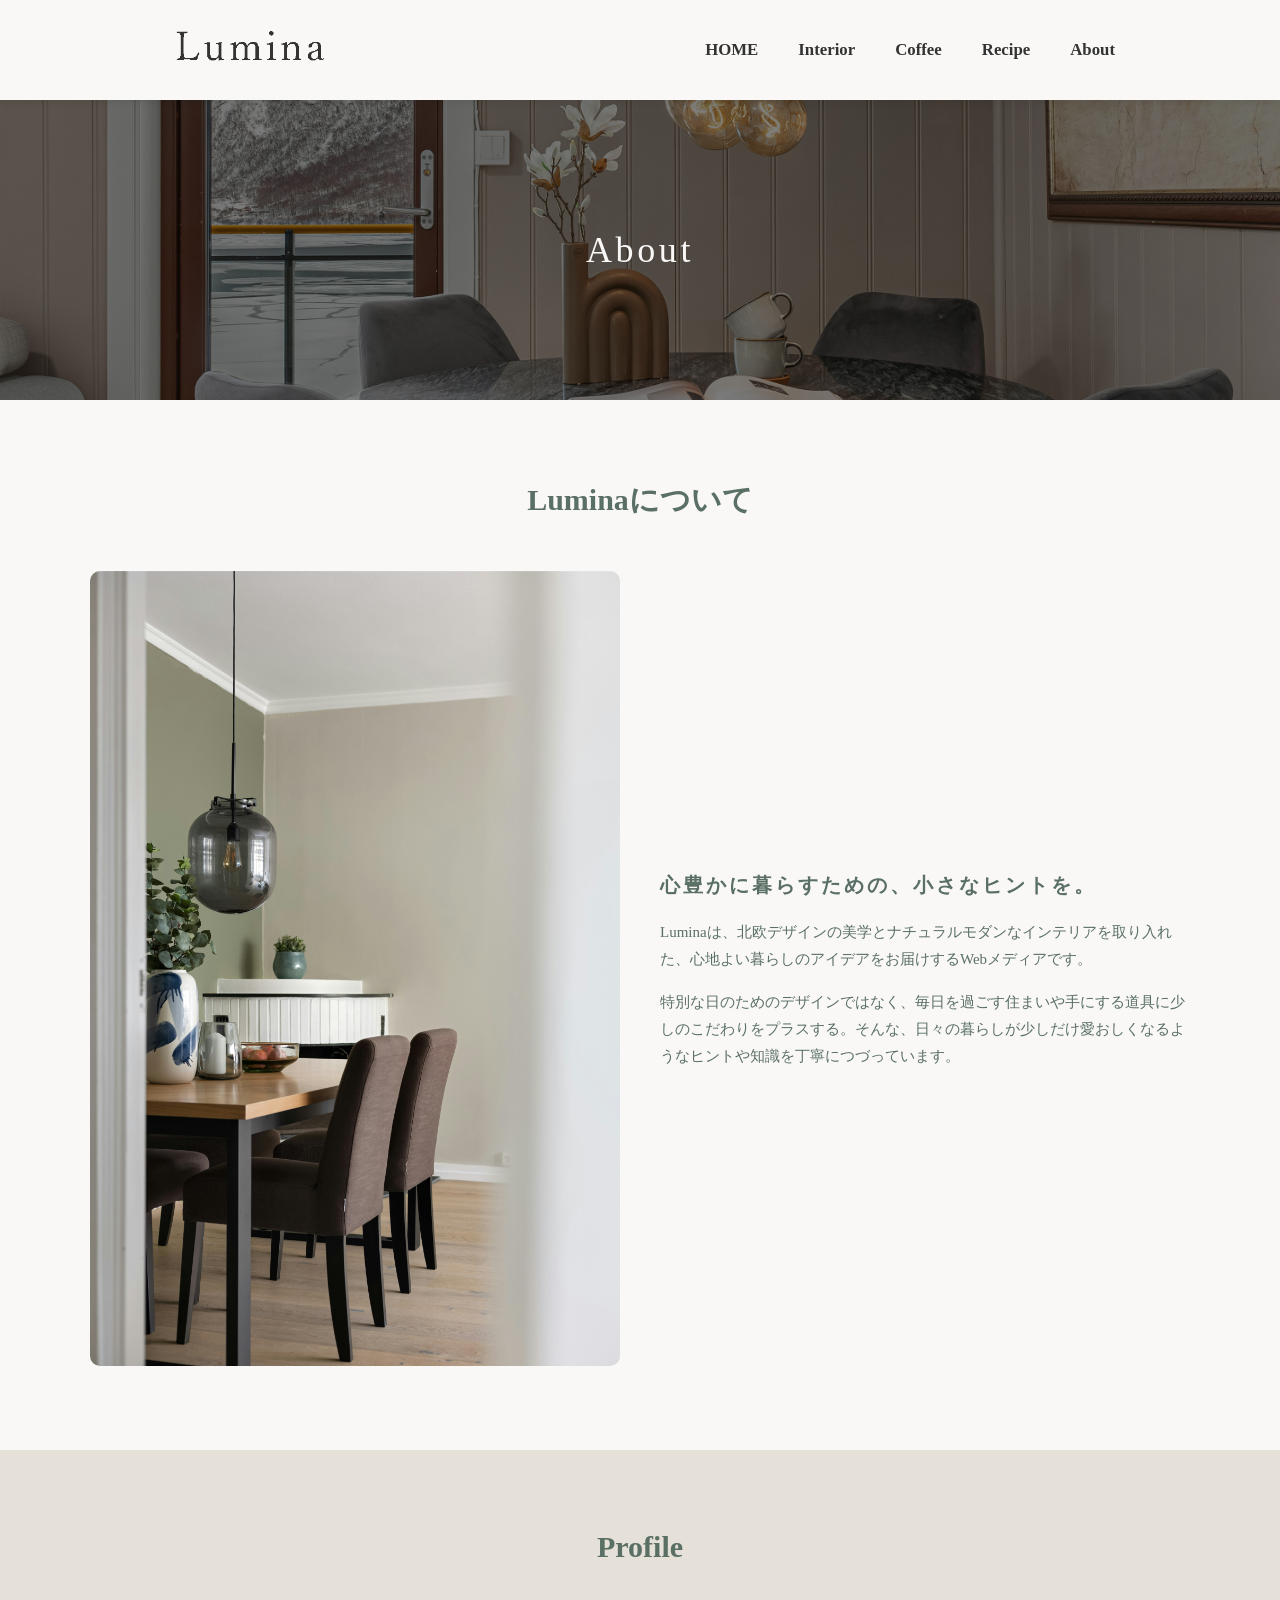
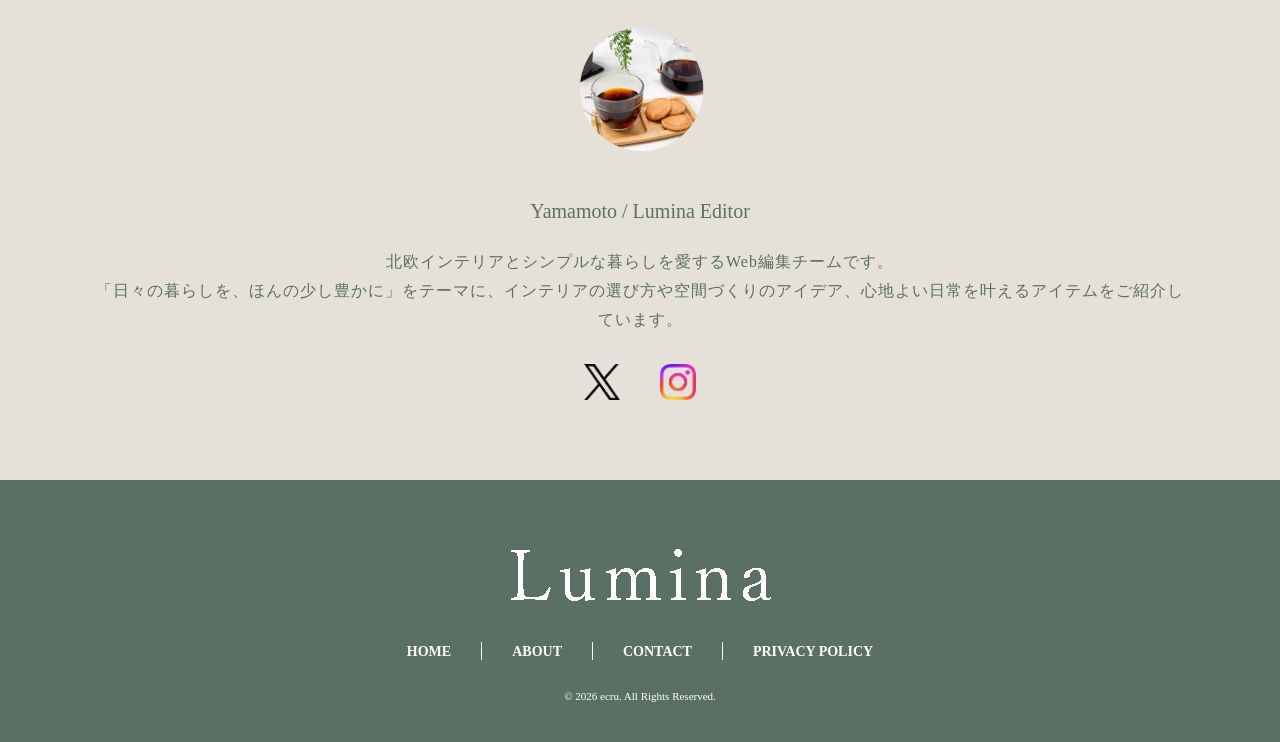
==== about.html @ a0809f23 "26th : ヘッダーリンク設定 ヘッダーメニューのボタンに対応した「記事一覧ページ」へリンクを設定した。また、自動でそのボタンのタグが選択されているようJSの追加。" ====
<!DOCTYPE html>
<html lang="ja">
<head>
    <meta charset="UTF-8">
    <meta name="viewport" content="width=device-width, initial-scale=1.0">
    <title>Lumina</title>
    <link rel="stylesheet" href="css/style.css">
</head>
<body>

    <!-- =========================================
        ヘッダー
    ========================================== -->
    <header class="header">
        <div class="header__inner">
            <div class="header__logo">
                <a href="index.html">
                    <img src="img/logo.png" alt="Luminaロゴ">
                </a>
            </div>
            <nav class="header__nav">
                <ul class="header__list">
                    <li class="header__item">
                        <a href="index.html">
                            HOME
                        </a>
                    </li>
                    <li class="header__item">
                        <a href="archive.html?category=interior">
                            Interior
                        </a>
                    </li>
                    <li class="header__item">
                        <a href="archive.html?category=coffee">
                            Coffee
                        </a>
                    </li>
                    <li class="header__item">
                        <a href="archive.html?category=recipe">
                            Recipe
                        </a>
                    </li>
                    <li class="header__item">
                        <a href="about.html">
                            About
                        </a>
                    </li>
                </ul>
            </nav>

            <button type="button" class="header__hamburger" aria-label="メニューを開く">
                <span></span>
                <span></span>
                <span></span>
            </button>
        </div>
    </header>

    <main>

        <!-- =========================================
            メインビジュアル
        ========================================== -->
        <section class="about-mv page-mv">
            <div class="page-mv__inner">
                <h1 class="page-mv__title">
                    About
                </h1>
            </div>
        </section>

        <!-- =========================================
            コンセプトセクション
        ========================================== -->
        <section class="about-concept">
            <div class="about-concept__inner">
                <h2 class="about-concept__title">
                    Luminaについて
                </h2>
                <div class="about-concept__content">
                    <div class="about-concept__imgbox">
                        <img src="img/about-concept.jpg" alt="北欧風インテリア">
                    </div>
                    <div class="about-concept__body">
                        <h3 class="about-concept__sub">
                            心豊かに暮らすための、小さなヒントを。
                        </h3>
                        <p class="about-concept__text">
                            Luminaは、北欧デザインの美学とナチュラルモダンなインテリアを取り入れた、心地よい暮らしのアイデアをお届けするWebメディアです。
                        </p>
                        <p class="about-concept__text">
                            特別な日のためのデザインではなく、毎日を過ごす住まいや手にする道具に少しのこだわりをプラスする。そんな、日々の暮らしが少しだけ愛おしくなるようなヒントや知識を丁寧につづっています。
                        </p>
                    </div>
                </div>
            </div>
        </section>

        <!-- =========================================
            プロフィールセクション
        ========================================== -->
        <section class="about-profile">
            <div class="about-profile__inner">
                <h2 class="about-profile__title">
                    Profile
                </h2>

                <div class="about-profile__icon">
                    <img src="img/profile.png" alt="プロフィール画像">
                </div>

                <p class="about-profile__name">
                    Yamamoto / Lumina Editor
                </p>

                <p class="about-profile__text">
                    北欧インテリアとシンプルな暮らしを愛するWeb編集チームです。<br>
                    「日々の暮らしを、ほんの少し豊かに」をテーマに、インテリアの選び方や空間づくりのアイデア、心地よい日常を叶えるアイテムをご紹介しています。
                </p>

                <div class="about-profile__logobox">
                    <a href="#" aria-label="X">
                        <img src="img/logo-black.png" alt="Xロゴ">
                    </a>
                    <a href="#" aria-label="Instagram">
                        <img src="img/Instagram_Glyph_Gradient.png" alt="インスタロゴ">
                    </a>
                </div>
            </div>
        </section>

    </main>

    <!-- =========================================
        フッター
    ========================================== -->
    <footer class="footer">
        <div class="footer-inner">
            <div class="footer-imgbox">
                <img src="img/logo2.png" alt="Luminaロゴ">
            </div>

            <nav class="footer-nav">
                <ul class="footer-list">
                    <li class="footer-item">
                        <a href="#">HOME</a>
                    </li>
                    <li class="footer-item">
                        <a href="about.html">
                            ABOUT
                        </a>
                    </li>
                    <li class="footer-item">
                        <a href="contact.html">
                            CONTACT
                        </a>
                    </li>
                    <li class="footer-item">
                        <a href="privacy.html">
                            PRIVACY POLICY
                        </a>
                    </li>
                </ul>
            </nav>

            <p class="footer-copyrights">
                &copy; 2026 ecru. All Rights Reserved.
            </p>

        </div>
    </footer>

    <script src="js/main.js"></script>

</body>
</html>
---- css/style.css ----
*{
    margin : 0;
    padding : 0;
    box-sizing : border-box;
}

html{
    scroll-behavior : smooth;
}

:target{
    scroll-margin-top : 100px;
}

body{
    color : #333333;
    font-family: "Times New Roman", "Yu Mincho", "遊明朝", "Hiragino Mincho ProN", serif;
}

ul{
    list-style : none;
}

a{
    text-decoration : none;
    color : inherit;
}

/* ==========================================
    共通パーツ : ヘッダー
========================================== */
.header{
    width : 100%;
    background-color : #f9f8f6;
    position : sticky;
    top : 0;
    left : 0;
    box-shadow : 0 2px 8px rgba(0,0,0,0.08);
    z-index : 100;
}

.header__inner{
    max-width : 1000px;
    height : 100px;
    display : flex;
    justify-content : space-between;
    align-items : center;
    gap : 30px;
    margin : 0 auto;
    padding : 0 20px;
}

.header__logo{
    padding-left : 15px;
}

.header__logo img{
    width : 150px;
    height : auto;
}

.header__list{
    display : flex;
    align-items : center;
    gap : 30px;
}

.header__item{
    display : block;
    font-size : 1.05rem;
    font-weight : bold;
    padding : 5px;
    border-radius : 5px;
    transition : all 0.3s ease;
}

.header__item:hover{
    background-color : #0a0a0a;
    color : #ffffff;
}

.header__hamburger{
    display : none;
}

@media(max-width : 768px){
    .header__hamburger{
        display : flex;
        flex-direction : column;
        justify-content : space-between;
        width : 30px;
        height : 22px;
        z-index : 101;
        border : none;
        cursor : pointer;
        background-color : transparent;
    }

    .header__hamburger span{
        width : 100%;
        height : 2px;
        background-color : #333333;
        border-radius : 2px;
        display : block;
        transition : all 0.3s ease;
    }

    .header__nav{
        position : fixed;
        top : 0;
        right : -100%;
        width : 100%;
        background-color : #f9f8f6;
        transition : all 0.3s ease;
    }

    .header__list{
        flex-direction : column;
    }

    .header__item{
        width : 100%;
        text-align : center;
    }

    .header__item a{
        display : block;
        padding : 10px;
    }

    .header__nav.is-open{
        right : 0;
    }

    .header__hamburger.is-open span:nth-child(1){
        transform : translateY(10px) rotate(45deg);
    }

    .header__hamburger.is-open span:nth-child(2){
        opacity : 0;
    }

    .header__hamburger.is-open span:nth-child(3){
        transform : translateY(-10px) rotate(-45deg);
    }
}

/* ==========================================
   共通パーツ：サイドバー
========================================== */
.sidebar {
    width: 300px;
    flex-shrink: 0;
}

.sidebar-widget {
    background-color: #FFFFFF;
    border-radius: 12px;
    padding: 30px 24px;
    margin-bottom: 30px;
}

.sidebar-widget__title {
    font-size: 16px;
    color: #5B7065;
    text-align: center;
    margin: 0 0 20px 0;
    letter-spacing: 0.1em;
}

/* ABOUT ME */
.sidebar-widget__profile {
    text-align: center;
}

.sidebar-widget__avatar {
    width: 90px;
    height: 90px;
    border-radius: 50%;
    object-fit: cover;
    margin-bottom: 12px;
}

.sidebar-widget__name {
    font-size: 14px;
    font-weight: bold;
    margin: 0 0 10px 0;
}

.sidebar-widget__text {
    font-size: 12px;
    color: #777777;
    text-align: left;
    line-height: 1.6;
    margin: 0;
}

/* CATEGORIES */
.sidebar-widget__list {
    list-style: none;
    padding: 0;
    margin: 0;
}

.sidebar-widget__item {
    border-bottom: 1px dotted #E5E0D8;
}

.sidebar-widget__item:last-child {
    border-bottom: none;
}

.sidebar-widget__link {
    display: block;
    padding: 10px 0;
    color: #333333;
    text-decoration: none;
    font-size: 13px;
    letter-spacing: 0.05em;
    transition: opacity 0.3s;
}

.sidebar-widget__link:hover {
    opacity: 0.7;
}

.sidebar-widget__count {
    font-size: 12px;
    color: #999999;
    margin-left: 4px;
}

/* ==========================================
   共通パーツ：フッター (footer)
========================================== */
.footer{
    width : 100%;
    background-color : #5b7065;
    padding : 40px 0;
}

.footer-inner{
    max-width : 1000px;
    margin : 0 auto;
    text-align : center;
}

.footer-imgbox{
    padding : 20px;
}

.footer-list{
    display : flex;
    justify-content : center;
    align-items : center;
    gap : 30px;
    padding : 0;
    margin : 0 0 30px 0;
}

.footer-item {
    border-right: 1px solid #ffffff;
    padding-right: 30px;
}

.footer-item:last-child {
    border-right: none;
    padding-right: 0;
}

.footer-item a{
    color : #ffffff;
    font-size : 14px;
    font-weight : bold;
    text-decoration : none;
}

.footer-item a:hover{
    opacity : 0.7;
}

.footer-copyrights {
    color: #FFFFFF; /* 文字色を白にする */
    font-size: 11px;
    text-align: center;
    margin-top: 20px;
}

@media (max-width: 768px) {
    .footer {
        padding: 30px 16px 20px; /* スマホ用に上下左右の余白を少し縮める */
    }

    .footer-list {
        flex-wrap: wrap;       /* 画面幅におさまらない時に自動で折り返す */
        gap: 12px 16px;        /* 上下の間隔 12px / 左右の間隔 16px */
        justify-content: center;
    }

  /* 縦に折り返した時に枠線が崩れるのを防ぐ設定 */
    .footer-item {
        border-right: none;    /* スマホでは右の縦線を消す */
        padding-right: 0;
    }
}

/* ==========================================
   下層共通パーツ：メインビジュアル (page-mv)
========================================== */
.page-mv{
    width : 100%;
    height : 300px;
    background-size : cover;
    background-position : center;
    background-repeat : no-repeat;

    /* 縦横の中央にタイトル文字を配置する設定 */
    display: flex;
    justify-content: center;
    align-items: center;
}

.page-mv__inner{
    text-align : center;
}

.page-mv__title{
    font-size : 36px;
    font-weight : normal;
    color : #f9f8f6;
    letter-spacing: 0.1em; /* 文字と文字の間隔を少し広げるとおしゃれになります */
}

/* ==========================================
    <TOP>メインビジュアル (mv)
========================================== */
/* メインビジュアルエリア全体 */
.top-mv {
    padding: 40px 20px;
    background-color: #a36b4f; /* デザインカンプに合わせた温かみのあるブラウン背景 */
}

.top-mv__inner {
    max-width: 1080px;
    margin: 0 auto;
    position: relative;
}

/* スライダー枠（重なりを制御するために追記） */
.top-mv__slider {
    width: 100%;
    position: relative; /* 子要素（スライド）の絶対配置の基準にする */
    height: auto; /* ★ GIMPデザインカンプに合わせ、必要であれば高さを明示的に指定してもOK。例: height: 500px; */
    min-height: 400px; /* 画像の高さを最低限確保 */
}

/* スライド単体（初期状態は透明にして重ねる） */
.top-mv__slide {
    display: flex; /* パッと消さないために常にflexにする */
    flex-direction: column;
    align-items: center;
    width: 100%;
  
    /* フェードの仕込み */
    position: absolute; /* すべてのスライドを同じ位置に重ねる */
    top: 0;
    left: 0;
    opacity: 0; /* 初期状態は透明（フェードアウト状態） */
    visibility: hidden; /* 透明でもクリックされないように隠す */
  
    /* ふんわり切り替わるアニメーション設定 */
    transition: opacity 1.0s ease-in-out, visibility 1.0s ease-in-out; /* 1秒かけて変化 */
    z-index: 1; /* 重なり順の初期値 */
}

/* is-active クラスがついたスライド（ふわっと出す） */
.top-mv__slide.is-active {
    opacity: 1; /* アクティブ時は不透明（フェードイン状態） */
    visibility: visible; /* アクティブ時は表示 */
    z-index: 2; /* アクティブなスライドを一番上にする */
    position: relative; /* 1枚目の高さを親要素に伝えるために、アクティブ時のみ relative にする（※スライドの構成によるが、今回はこれで親の高さを保つ） */
}

/* メイン画像（角丸の設定） */
.top-mv__media {
    width: 100%;
    max-width: 900px;
    height: 400px;
    border-radius: 20px; /* 画像の角丸 */
    overflow: hidden;
}

.top-mv__media img {
    width: 100%;
    height: 100%;
    object-fit: cover;
}

/* テキストコンテンツエリア */
.top-mv__content {
    text-align: center;
    margin-top: 24px;
    color: #ffffff;
}

/* カテゴリタグ */
.top-mv__category {
    display: inline-block;
    background-color: #5b7065; /* セージグリーン */
    color: #ffffff;
    font-size: 12px;
    padding: 4px 16px;
    border-radius: 4px;
    letter-spacing: 2px;
    margin-bottom: 12px;
}

/* 記事タイトル */
.top-mv__title {
    font-size: 22px;
    font-weight: normal;
    margin: 0 0 8px 0;
    letter-spacing: 1px;
}

/* 日付 */
.top-mv__date {
    font-size: 13px;
    opacity: 0.8;
    letter-spacing: 1px;
}

/* 左右矢印ボタン */
.top-mv__btn {
    position: absolute;
    top: 40%;
    transform: translateY(-50%);
    background: none;
    border: none;
    color: #ffffff;
    font-size: 32px;
    cursor: pointer;
    opacity: 0.8;
    transition: opacity 0.3s;
    z-index : 10;
}

.top-mv__btn:hover {
    opacity: 1;
}

.top-mv__btn--prev {
    left: 10px;
}

.top-mv__btn--next {
    right: 10px;
}

/* ドットインジケーター */
.top-mv__dots {
    display: flex;
    justify-content: center;
    gap: 12px;
    margin-top: 20px;
}

.top-mv__dot {
    width: 10px;
    height: 10px;
    border: 1px solid #ffffff;
    border-radius: 50%;
    display: inline-block;
}

.top-mv__dot.is-active {
    background-color: #ffffff;
}

/* ==========================================
    <TOP>メインコンテンツ (content)
========================================== */
.top-content__container {
    max-width: 1100px;
    margin: 60px auto;
    padding: 0 20px;
    display: flex;
    gap: 50px;
}

.top-content__main {
    flex: 1;
}

/* 記事カード（トップページ固有） */
.top-content__card {
    display: flex;
    gap: 24px;
    padding-bottom: 30px;
    margin-bottom: 30px;
    border-bottom: 1px solid #E5E0D8; /* カード間の区切り線 */
    transition: opacity 0.3s; /* マウスホバー時のふわっとした効果 */
}

.top-content__card:last-child {
    border-bottom: none;
}

.top-content__card:hover{
    opacity : 0.75;
}

/* サムネイル画像 */
.top-content__image-wrapper {
    width: 240px;
    flex-shrink: 0;
}

.top-content__image {
    width: 100%;
    height: auto;
    border-radius: 12px; /* 10-12pxの角丸 */
    object-fit: cover;
}

/* 本文エリア */
.top-content__body {
    flex: 1;
}

/* カテゴリタグ */
.top-content__category {
    display: inline-block;
    background-color: #5B7065; /* アクセントカラー */
    color: #FFFFFF;
    font-size: 11px;
    padding: 4px 10px;
    border-radius: 4px;
    letter-spacing: 0.05em;
    margin-bottom: 12px;
}

/* タイトル */
.top-content__title {
    font-size: 16px;
    font-weight: bold;
    margin: 0 0 10px 0;
    line-height: 1.5;
}

/* 抜粋テキスト */
.top-content__excerpt {
    font-size: 13px;
    color: #777777;
    margin: 0 0 12px 0;
    line-height: 1.6;
}

/* 日付 */
.top-content__date {
    font-size: 12px;
    color: #999999;
    display: block;
}

@media (max-width: 768px) {
  
    /* 2カラムを1カラム（縦並び）に変更 */
    .top-content__container {
        flex-direction: column; /* 縦並びにする */
        gap: 40px;
        padding: 0 16px;
        margin: 30px auto;
    }

    /* サイドバーの幅を100%にして下に伸ばす */
    .sidebar {
        width: 100%;
    }

    /* 記事カードもスマホ用に縦並びに（画像の上、テキストの下） */
    .top-content__card {
        flex-direction: column;
        gap: 16px;
    }

    .top-content__image-wrapper {
        width: 100%;
    }
}

/* ==========================================
    <ABOUT>メインビジュアル (mv)
========================================== */
.about-mv{
    background-image :
        linear-gradient(rgba(0,0,0,0.5),rgba(0,0,0,0.5)),url("../img/about-mv.jpg");
}

/* ==========================================
    <ABOUT>コンセプト (concept)
========================================== */
.about-concept{
    width : 100%;
    background-color : #f9f8f6;
    padding: 80px 20px; /* セクション全体の上下左右に余白を設定 */
}

.about-concept__inner{
    max-width : 1100px;
    margin : 0 auto;
}

.about-concept__title{
    text-align : center;
    font-size : 30px;
    font-weight : bold;
    color : #5b7065;
    margin-bottom : 50px;
}

.about-concept__content{
    display : flex;
    justify-content : center;
    align-items : center;
    gap : 40px;
}

.about-concept__imgbox{
    flex : 1;
}

.about-concept__imgbox img{
    width : 100%;
    height : auto;
    object-fit : cover;
    border-radius : 10px;
}

.about-concept__body{
    flex : 1;
}

.about-concept__sub{
    font-size : 20px;
    font-weight : bold;
    letter-spacing : 3px;
    color : #5b7065;
    padding-bottom : 20px;
    line-height : 1.4;
}

.about-concept__text{
    color : #5b7065;
    line-height : 1.8;
    font-size : 15px;
}

/* 2つの <p> タグの間の余白 */
.about-concept__text + .about-concept__text {
    margin-top: 16px;
}

@media screen and (max-width: 768px) {
    /* セクション全体の余白を少し小さく */
    .about-concept {
        padding: 50px 20px;
    }

    /* タイトルの下余白を調整 */
    .about-concept__title {
        font-size: 24px;
        margin-bottom: 30px;
    }

    /* 横並びから「縦並び（column）」に変更 */
    .about-concept__content {
        flex-direction: column;
        gap: 24px; /* 画像とテキストの縦の間隔 */
    }

    /* 画像のトリミング設定 */
    .about-concept__imgbox img {
        aspect-ratio: 4 / 3; /* 横4 : 縦3 の比率に固定（または 1/1 で正方形） */
        object-fit: cover;    /* 切り抜かれても画像を歪ませない設定 */
    }

    /* キャッチコピーの文字サイズをスマホ用に調整 */
    .about-concept__sub {
        font-size: 18px;
        margin-bottom: 16px;
    }

    /* 本文の文字サイズ調整 */
    .about-concept__text {
        font-size: 14px;
    }
}

/* ==========================================
    <ABOUT>プロフィール (profile)
========================================== */
.about-profile{
    width : 100%;
    background-color : #e5e0d8;
    padding : 80px 30px;
}

.about-profile__inner{
    max-width : 1100px;
    margin : 0 auto;
    text-align : center;
}

.about-profile__title{
    font-size : 30px;
    font-weight : bold;
    color : #5b7065;
    margin-bottom : 50px;
}

.about-profile__icon{
    width : 150px;
    height : 150px;
    border-radius : 50%;
    overflow : hidden;
    margin : 0 auto 20px;
}

.about-profile__icon img{
    width : 100%;
    height : 100%;
    object-fit : cover;
}

.about-profile__name{
    font-size : 1.25rem;
    color : #5b7065;
    line-height : 1.7;
    padding : 10px 0 20px;
}

.about-profile__text{
    color : #5b7065;
    font-size : 1rem;
    letter-spacing : 1px;
    line-height : 1.8;
}

.about-profile__logobox{
    display : flex;
    justify-content : center;
    align-items : center;
    gap : 40px;
    padding-top : 30px;
}

.about-profile__logobox a{
    display : inline-block;
    width : 36px;
    height : 36px;
    transition : opacity 0.5s;
}

.about-profile__logobox a:hover{
    opacity : 0.5;
}

.about-profile__logobox img{
    width : 100%;
    height : 100%;
    object-fit : contain;
}

@media screen and (max-width: 768px) {
    .about-profile {
        padding: 50px 20px;
    }
    .about-profile__title {
        font-size: 24px;
        margin-bottom: 30px;
    }
    .about-profile__icon {
        width: 120px;
        height: 120px;
    }
    .about-profile__text {
        font-size: 0.95rem;
        text-align: left; /* スマホでは文章を左揃えにすると自然で読みやすくなります */
    }
}

/* ==========================================
    <ARTICLE>記事ヘッダー (header)
========================================== */
.article-header{
    width : 100%;
    background-color : #f9f8f6;
    padding : 20px 50px;
}

.article-header__inner{
    max-width : 1100px;
    margin : 0 auto;
}

.article-header__titlebox{
    padding : 10px 0;
}

.article-header__tag{
    display : inline-block;
    font-size : 16px;
    letter-spacing : 2px;
    background-color : #5b7065;
    color : #ffffff;
    padding : 6px 18px;
    margin-bottom : 15px;
    border-radius : 5px;

    /* 英字をおしゃれなセリフ体に */
    font-family: serif;
}

.article-header__title{
    font-size : 28px;
    font-weight : bold;
    letter-spacing : 3px;
    line-height : 1.6;
    color : #333333;
    margin-bottom : 10px;
}

.article-header__date{
    display : block;
    font-size : 14px;
    letter-spacing : 2px;
    color : #666666;
    text-align : right;
    margin-bottom : 15px;
    font-family : serif;
}

.article-header__imgbox{
    width : 100%;
    overflow : hidden;
}

.article-header__imgbox img{
    width : 100%;
    height : auto;
    border-radius : 12px;
    display : block;
}

/* ==========================================
    <ARTICLE>記事本文 (maintext)
========================================== */
.article-maintext{
    width : 100%;
    background-color : #f9f8f6;
    padding : 20px 50px 80px;
}

.article-maintext__inner{
    max-width : 1100px;
    margin : 0 auto;
}

.article-maintext__lead{
    font-size : 1.1rem;
    line-height : 1.8;
    color : #333333;
    margin-bottom : 40px;
}

.article-maintext__contents{
    background-color : #e8e8e8;
    border-radius : 8px;
    padding : 24px 30px;

    /* スマホ視点も考慮して少し広めに */
    width : 80%;
    max-width : 700px;

    /* 下に余白を取る */
    margin : 0 auto 50px;
}

.article-maintext__title{
    font-size : 1.1rem;
    font-weight : bold;
    text-align : center;
    color : #333333;
    margin-bottom : 15px;
}

.article-maintext__item{
    letter-spacing : 2px;
    line-height : 2;
    margin-bottom : 8px;
}

.article-maintext__item a:hover {
    opacity: 0.7; /* マウスを載せたときに少し透けさせる */
}

.article-maintext__section{
    margin-top : 50px;
}

.article-maintext__sub {
    font-size: 1.5rem;
    font-weight: bold;
    letter-spacing: 2px;
    line-height: 1.5;
    color: #333333;
    margin-bottom: 20px;
}

.article-maintext__imgbox{
    width : 100%;
    margin : 25px 0;
}

.article-maintext__imgbox img{
    width : 100%;
    height : auto;
    border-radius : 16px;
    display : block;
}

.article-maintext__sentence{
    font-size : 1rem;
    line-height : 1.9;
    color : #333333;
    margin-bottom : 20px;
}

.article-maintext__quote{
    background-color : #f0eee9;
    border-radius : 8px;
    padding : 25px 30px;
    margin : 30px 0;
}

.article-maintext__quotetext{
    font-size : 0.95rem;
    line-height : 1.9;
    letter-spacing : 1px;
    color : #4a4a4a;
    margin-bottom : 15px;
}

.article-maintext__source{
    display : block;
    text-align : right;
    font-size : 0.85rem;
    color : #666666;

    /* citeのデフォルト斜体を解除 */
    font-style : normal;
}

@media screen and (max-width: 768px) {
    /* 全体のパディングを調整（左右の余白を狭くする） */
    .article-maintext {
        padding: 20px 20px 50px;
    }

    /* リード文の文字サイズ調整 */
    .article-maintext__lead {
        font-size: 1rem;
        margin-bottom: 30px;
    }

    /* 目次幅をスマホいっぱいに広げる */
    .article-maintext__contents {
        width: 100%;
        padding: 20px 15px;
        margin-bottom: 40px;
    }

    .article-maintext__item {
        font-size: 0.95rem; /* リスト文字をややコンパクトに */
        letter-spacing: 1px; /* 文字間隔をスマホ用に微調整 */
    }

    /* H2見出しのサイズと余白調整 */
    .article-maintext__sub {
        font-size: 1.25rem;
        margin-bottom: 15px;
    }

    .article-maintext__section {
        margin-top: 35px;
    }

    .article-maintext__quote{
        padding : 20px;
    }

    .article-maintext__quotetext{
        font-size : 0.9rem;
    }
}

/* ==========================================
    <ARTICLE>SNSシェアエリア (share)
========================================== */
.article-share{
    width : 100%;
    background-color : #f9f8f6;
}

.article-share__inner{
    max-width : 1100px;
    margin : 0 auto;
    padding : 50px 20px;
}

.article-share__title{
    text-align : center;
    font-size : 30px;
    padding-bottom : 30px;
    color : #5b7065;
    letter-spacing : 2px;
}

.article-share__btnbox{
    display : flex;
    justify-content : center;
    align-items : center;
    gap : 20px;
    flex-wrap : wrap;
    padding : 0;
}

.article-share__btn{
    display : flex;
    align-items : center;
    justify-content : center;
    width : 175px;
    gap : 10px;
    background-color : #e2dfd8;
    padding : 10px;
    border-radius : 10px;
    transition : all 0.3s ease;

    /* <button>のデフォ設定を修正 */
    border : none;
    color : #4a4a4a;
    font-family : inherit;
    text-decoration : none;
    cursor : pointer;
}

.article-share__btn:hover{
    transform : translateY(-5px);
    background-color : #5b7065;
    color : #ffffff;
}

.article-share__logo{
    width : 24px;
    height : 24px;
    object-fit : contain;
}

.article-share__text{
    display : inline-block;
    font-size : 16px;
}

@media screen and (max-width: 768px) {
    .article-share__btnbox {
        display: grid;
        grid-template-columns: repeat(2, 1fr); /* 2列均等割り */
        gap: 12px;
    }

    .article-share__btn {
        width: 100%;           /* 画面幅に合わせて伸縮 */
    }
}

/* ==========================================
    <ARTICLE>著者プロフィール (profile)
========================================== */
.article-profile{
    width : 100%;
    background-color : #f9f8f6;
}

.article-profile__inner{
    max-width : 1100px;
    margin : 0 auto;
    padding : 60px 20px;

}

.article-profile__title{
    text-align : center;
    font-size : 30px;
    padding-bottom : 30px;
    color : #5b7065;
    letter-spacing : 2px;
}

.article-profile__card{
    background-color : #ffffff;
    border : 2px solid #dcd9d2;
    border-radius : 16px;
    text-align : center;
    margin : 0 auto;
    padding : 30px 20px;
    max-width : 800px;
    width : 100%;
}

.article-profile__img{
    width : 80px;
    height : 80px;
    border-radius : 50%;
    overflow : hidden;
    margin : 0 auto 15px;
}

.article-profile__img img{
    width : 100%;
    height : 100%;
    object-fit : cover;
    display : block;
}

.article-profile__job{
    font-size : 14px;
    color : #7a7a7a;
    letter-spacing : 2px;
    margin-bottom : 20px;
}

.article-profile__text{
    font-size : 15px;
    color : #4a4a4a;
    letter-spacing : 1px;
    line-height : 1.8;
    max-width : 650px;
    margin : 0 auto;
    text-align : left;
}

@media screen and (max-width : 768px){
    .article-profile__inner{
        padding : 40px 15px;
    }

    .article-profile__card{
        padding : 25px 15px;
    }

    .article-profile__text{
        font-size : 14px;
    }
}

/* ==========================================
    <ARTICLE>関連記事 (recommend)
========================================== */
.article-recommend{
    width : 100%;
    background-color : #f9f8f6;
}

.article-recommend__inner{
    max-width : 1100px;
    margin : 0 auto;
    padding : 60px 20px;
}

.article-recommend__title{
    text-align : center;
    font-size : 30px;
    padding-bottom : 30px;
    color : #5b7065;
    letter-spacing : 2px;
}

.article-recommend__box{
    display : flex;
    justify-content : center;

    /* カードの高さをそろえる */
    align-items : stretch;

    gap : 30px;
}

.article-recommend__card{
    background-color : #ffffff;
    border-radius : 16px;
    width : 33.333%;
}

.article-recommend__card a{
    display : block;
    width : 100%;
    height : 100%;
    padding : 20px;
}

.article-recommend__img{
    width : 100%;
    height : 180px;
    border-radius : 16px;
    overflow : hidden;
}

.article-recommend__img img{
    width : 100%;
    height : 100%;
    object-fit : cover;
}

.article-recommend__contents{
    margin-top : 15px;
}

.article-recommend__tag{
    display : inline-block;
    font-size : 10px;
    letter-spacing : 2px;
    color : #ffffff;
    background-color : #5b7065;
    padding : 4px 8px;
    margin-bottom : 10px;
    border-radius : 5px;
}

.article-recommend__sub{
    font-size : 15px;
    letter-spacing : 1px;
    line-height : 1.6;
    margin-bottom : 15px;
    color : #4a4a4a;
}

.article-recommend__time{
    display : block;
    text-align : right;
    font-size : 10px;
    letter-spacing : 1px;
    color : #8a8a8a;
}

@media screen and (max-width : 768px){
    .article-recommend__box{
        flex-direction : column;
        gap : 20px;
    }

    .article-recommend__card{
        width : 100%;
    }
}

/* ==========================================
    <ARCHIVE>ページタイトル (title)
========================================== */
.archive-title{
    width : 100%;
    background-color : #f9f8f6;
}

.archive-title__inner{
    max-width : 1100px;
    margin : 0 auto;
    padding : 60px 20px;
    text-align : center;
}

.archive-title__main{
    font-size : 32px;
    letter-spacing : 5px;
    margin-bottom : 15px;
    color : #5b7065;
}

.archive-title__sub{
    font-size : 15px;
    letter-spacing : 2px;
    color : #666666;
}

/* ==========================================
    <ARCHIVE>カテゴリフィルター (category)
========================================== */
.archive-category{
    width : 100%;
    background-color : #f9f8f6;
}

.archive-category__inner{
    max-width : 1100px;
    margin : 0 auto;
    text-align : center;
    padding : 0 20px 40px;
}

.archive-category__list{
    display : flex;
    justify-content : center;
    align-items : center;
}

.archive-category__item{
    font-size : 20px;
    letter-spacing : 3px;
    line-height : 1.2;

    /* 縦線と文字の長さを揃える */
    display : flex;
    align-items : center;
}

.archive-category__item a{
    color : #999999;
    padding : 5px 25px;
    transition : all 0.3s ease;
    display : inline-block;
    position : relative;
}

.archive-category__item a:hover {
    color: #5b7065;
}

/* ホバー時に下線を引く */
.archive-category__item a:hover::after {
    content : "";
    position : absolute;
    bottom : -6px;            /* 文字からの距離 */
    left : 25px;              /* パディングの幅に合わせる */
    right : 25px;
    height : 1.5px;           /* 下線の太さ */
    background-color : #5b7065; /* くすみグリーンの下線 */
}

.archive-category__item.is-active a{
    font-weight : bold;
    font-size : 25px;
    color : #5b7065;
}

.archive-category__item:not(:last-child)::after {
    content: "|";
    color: #dddddd;
    font-weight: normal;
    font-size : 18px;
}

/* ==========================================
    <ARTICLE>記事一覧 (cagalog)
========================================== */
.archive-catalog{
    width : 100%;
    background-color :#f9f8f6;
}

.archive-catalog__inner{
    max-width : 1100px;
    padding : 60px 20px;
    margin : 0 auto;
}

.archive-catalog__cardbox{
    display : grid;
    grid-template-columns : repeat(2,1fr);
    gap : 40px;
}

.archive-catalog__card{
    background-color : #ffffff;
    box-shadow : 5px 10px 20px rgba(0,0,0,0.06);
    transition : all 0.5s ease;
}

.archive-catalog__card:hover{
    transform : translateY(-10px);
}

.archive-catalog__link{
    display : block;
    width : 100%;
    height : 100%;
    padding : 30px;
}

.archive-catalog__img{
    width : 100%;
    height : 300px;
    margin-bottom : 20px;
}

.archive-catalog__img img{
    width : 100%;
    height : 100%;
    object-fit : cover;
    border-radius : 5px;
}

.archive-catalog__tag{
    display : inline-block;
    color : #ffffff;
    background-color : #5b7065;
    padding : 5px;
    margin-bottom : 5px;
    border-radius : 3px;
}

.archive-catalog__title{
    font-size : 20px;
    color : #666666;
    letter-spacing : 2px;
    margin-bottom : 5px;
}

.archive-catalog__time{
    font-size : 15px;
    color : #666666;
    letter-spacing : 2px;
}

@media screen and (max-width : 768px){
    .archive-catalog__cardbox{
        grid-template-columns : repeat(1fr);
    }
}

/* ==========================================
    <CONTACT>ページヘッダー (pageheader)
========================================== */
.contact-pageheader{
    width : 100%;
    background-color : #f9f8f6;
}

.contact-pageheader__inner{
    max-width : 1100px;
    text-align : center;
    margin : 0 auto;
    padding : 60px 20px;
}

.contact-pageheader__title{
    color : #5b7065;
    font-size : 32px;
    letter-spacing : 5px;
    margin-bottom : 30px;
}

.contact-pageheader__sub{
    color : #333333;
    font-size : 15px;
    letter-spacing : 2px;
}

/* ==========================================
    <CONTACT>お問い合わせフォーム (form)
========================================== */
.contact-form{
    width : 100%;
    background-color : #f9f8f6;
}

.contact-form__inner{
    max-width : 800px;
    padding : 60px 20px;
    text-align : left;
    margin : 0 auto;
}

.contact-form__item{
    display : flex;
    justify-content : flex-start;
    align-items : center;
    gap : 30px;
    margin-bottom : 30px;
}

.contact-form__label{
    font-size : 18px;
    font-weight : bold;
    flex-shrink : 0;
    width : 200px;
    display: flex;
    justify-content: space-between;
    align-items: center;
}

.contact-form__tag{
    display : inline-block;
    padding : 2px 5px;
    background-color : #e74c3c;
    color : #ffffff;
    font-size : 0.75rem;
    border-radius : 5px;
}

.contact-form__tag_optional{
    background-color : #999999;
}

.contact-form__input{
    flex-grow : 1;
}

.contact-form__input input[type=text],
.contact-form__input input[type=email],
.contact-form__input select,
.contact-form__input textarea{
    width : 100%;
    padding : 12px 16px;
    border : 1px solid #cccccc;
    border-radius : 5px;
}

.contact-form__btnbox{
    margin-top : 50px;
    text-align : center;
}

.contact-form__btn{
    display : inline-block;
    padding : 20px 30px;
    border : none;
    border-radius : 50px;
    font-size : 20px;
    font-weight : bold;
    background-color : #5b7065;
    color : #ffffff;
}

@media screen and (max-width : 768px){
    .contact-form__item{
        flex-direction : column;
        align-items : flex-start;
        gap : 5px;
    }
    .contact-form__label{
        width : 100%;
        display : block;
    }

    .contact-form__input{
        width : 100%;
    }

    .contact-form__btnbox{
        text-align : center;
    }
}

/* ==========================================
    <PRIVACY>ページヘッダー (pageheader)
========================================== */
.privacy-pageheader{
    width : 100%;
    background-color : #f9f8f6;
}

.privacy-pageheader__inner{
    max-width : 1100px;
    text-align : center;
    margin : 0 auto;
    padding : 60px 20px;
}

.privacy-pageheader__title{
    color : #5b7065;
    font-size : 32px;
    letter-spacing : 5px;
    margin-bottom : 30px;
}

.privacy-pageheader__sub{
    color : #333333;
    font-size : 15px;
    letter-spacing : 2px;
}

/* ==========================================
    <PRIVACY>本文 (main)
========================================== */
.privacy-main{
    width : 100%;
    background-color : #f9f8f6; /* 共通のサンドベージュ背景 */
    padding : 20px 20px 80px;
}

.privacy-main__inner{
    max-width : 800px;
    margin : 0 auto;
    padding:  60px 50px;
    border-radius : 8px;
}

.privacy-main__section {
    margin-bottom : 40px;
}

.privacy-main__section:last-child {
    margin-bottom : 0;
}

.privacy-main__heading {
    font-size : 20px;
    color : #5b7065; /* くすみグリーン */
    font-weight : bold;
    border-bottom : 1px solid #e5e5e5;
    padding-bottom : 10px;
    margin-bottom : 20px;
    letter-spacing : 0.05em;
}

.privacy-main__text {
    font-size : 15px;
    color : #333333; /* スミ文字 */
    line-height : 2.2; /* 行間を広めにとって読みやすく */
    letter-spacing : 0.03em;
}
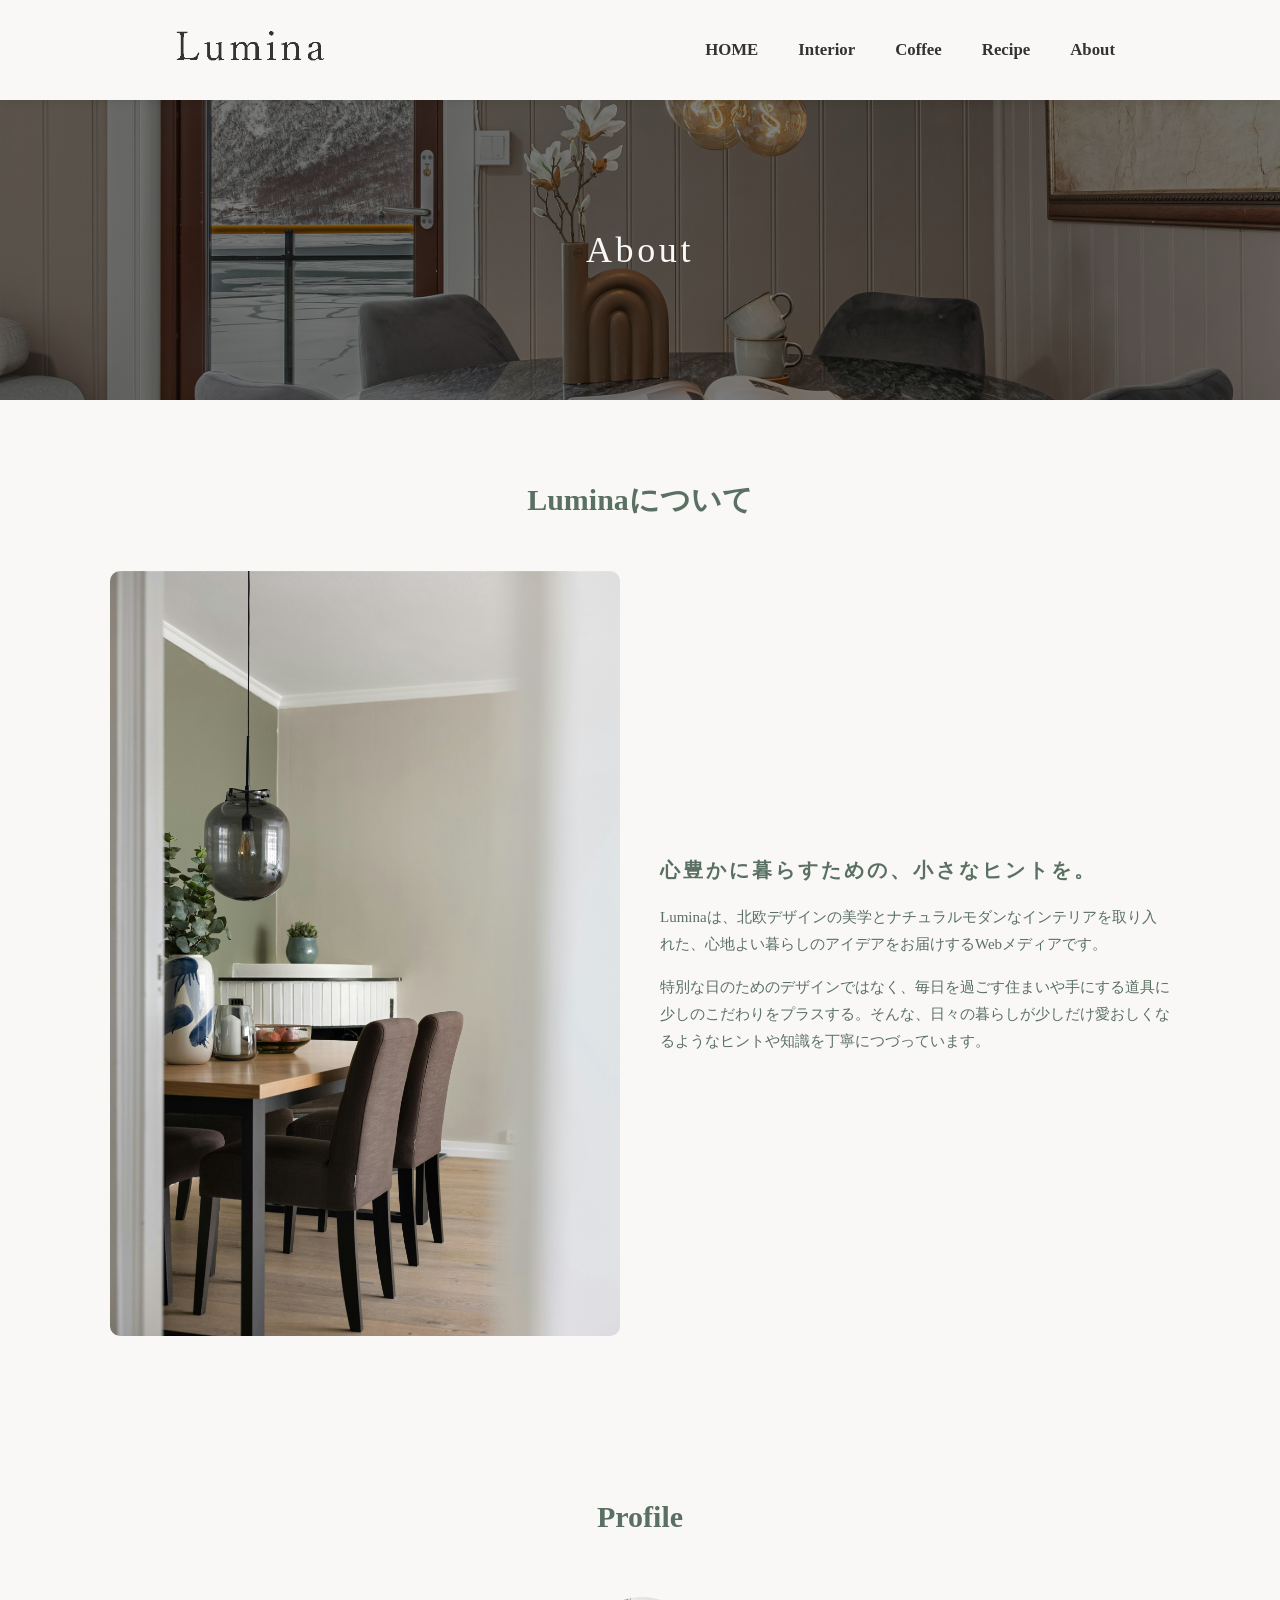
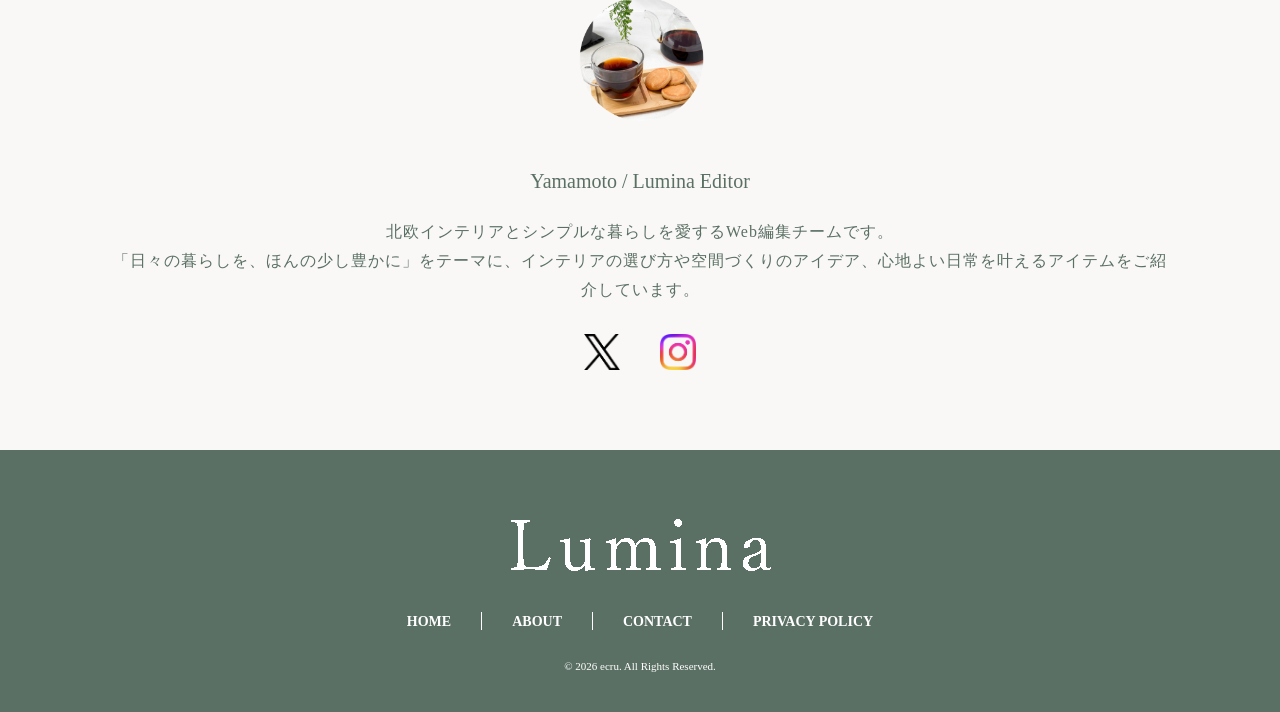
==== commit 2aa4f9c8: "27th : CSSのまとめ 今までに作成したCSSよりまとめられる箇所をまとめた。(タイトル・サブタイトル・セクションタイトル・本文・カードの形・ホバー時の動き)" ====
--- a/about.html
+++ b/about.html
@@ -72,9 +72,9 @@
         <!-- =========================================
             コンセプトセクション
         ========================================== -->
-        <section class="about-concept">
-            <div class="about-concept__inner">
-                <h2 class="about-concept__title">
+        <section class="about-concept l-section">
+            <div class="about-concept__inner l-inner">
+                <h2 class="about-concept__title c-sectiontitle">
                     Luminaについて
                 </h2>
                 <div class="about-concept__content">
@@ -85,10 +85,10 @@
                         <h3 class="about-concept__sub">
                             心豊かに暮らすための、小さなヒントを。
                         </h3>
-                        <p class="about-concept__text">
+                        <p class="about-concept__text c-text">
                             Luminaは、北欧デザインの美学とナチュラルモダンなインテリアを取り入れた、心地よい暮らしのアイデアをお届けするWebメディアです。
                         </p>
-                        <p class="about-concept__text">
+                        <p class="about-concept__text c-text">
                             特別な日のためのデザインではなく、毎日を過ごす住まいや手にする道具に少しのこだわりをプラスする。そんな、日々の暮らしが少しだけ愛おしくなるようなヒントや知識を丁寧につづっています。
                         </p>
                     </div>
@@ -99,9 +99,9 @@
         <!-- =========================================
             プロフィールセクション
         ========================================== -->
-        <section class="about-profile">
-            <div class="about-profile__inner">
-                <h2 class="about-profile__title">
+        <section class="about-profile l-section">
+            <div class="about-profile__inner l-inner">
+                <h2 class="about-profile__title c-sectiontitle">
                     Profile
                 </h2>
 
@@ -119,10 +119,10 @@
                 </p>
 
                 <div class="about-profile__logobox">
-                    <a href="#" aria-label="X">
+                    <a href="#" aria-label="X" class="u-fade">
                         <img src="img/logo-black.png" alt="Xロゴ">
                     </a>
-                    <a href="#" aria-label="Instagram">
+                    <a href="#" aria-label="Instagram" class="u-fade">
                         <img src="img/Instagram_Glyph_Gradient.png" alt="インスタロゴ">
                     </a>
                 </div>
--- a/css/style.css
+++ b/css/style.css
@@ -305,6 +305,110 @@
 }
 
 /* ==========================================
+   共通パーツ：外箱
+========================================== */
+.l-section{
+    width : 100%;
+    background-color : #f9f8f6;
+}
+
+/* ==========================================
+   共通パーツ：内箱
+========================================== */
+.l-inner{
+    max-width : 1100px;
+    margin-right : auto;
+    margin-left : auto;
+
+    padding-right : 20px;
+    padding-left : 20px;
+}
+
+/* ==========================================
+   共通パーツ：タイトル
+========================================== */
+.c-title{
+    font-size : 32px;
+    color : #5b7065;
+    letter-spacing : 5px;
+    margin-bottom : 15px;
+}
+
+/* ==========================================
+   共通パーツ：セクションタイトル
+========================================== */
+.c-sectiontitle{
+    font-size : 30px;
+    font-weight : bold;
+    color : #5b7065;
+}
+
+/* ==========================================
+   共通パーツ：サブタイトル
+========================================== */
+.c-subtitle{
+    font-size: 1.5rem;
+    font-weight: bold;
+    letter-spacing: 0.05em;
+    line-height: 1.5;
+    color: #333333;
+    margin-bottom: 20px;
+}
+
+/* ==========================================
+   共通パーツ：テキスト
+========================================== */
+.c-text{
+    color : #333333;
+    line-height : 1.8;
+    font-size : 15px;
+}
+
+/* ==========================================
+   共通パーツ： カード
+========================================== */
+.c-card{
+    background-color : #ffffff;
+    box-shadow : 5px 10px 20px rgba(0,0,0,0.06);
+    transition : all 0.5s ease;
+}
+
+.c-card:hover{
+    transform : translateY(-10px);
+}
+
+.c-card a{
+    display : block;
+    width : 100%;
+    height : 100%;
+    padding : 20px;
+}
+
+.c-cardimg{
+    width : 100%;
+    border-radius : 16px;
+    overflow : hidden;
+    margin-bottom : 10px;
+}
+
+.c-cardimg img{
+    width : 100%;
+    height : 100%;
+    object-fit : cover;
+}
+
+/* ==========================================
+   共通パーツ：ホバー時に透明
+========================================== */
+.u-fade{
+    transition : opacity 0.3s ease;
+}
+
+.u-fade:hover{
+    opacity : 0.7;
+}
+
+/* ==========================================
    下層共通パーツ：メインビジュアル (page-mv)
 ========================================== */
 .page-mv{
@@ -341,8 +445,8 @@
 }
 
 .top-mv__inner {
-    max-width: 1080px;
-    margin: 0 auto;
+    margin-top : 0;
+    margin-bottom : 0;
     position: relative;
 }
 
@@ -480,10 +584,10 @@
 /* ==========================================
     <TOP>メインコンテンツ (content)
 ========================================== */
-.top-content__container {
+.top-content {
     max-width: 1100px;
-    margin: 60px auto;
-    padding: 0 20px;
+    margin: 0 auto;
+    padding: 60px 20px;
     display: flex;
     gap: 50px;
 }
@@ -499,15 +603,10 @@
     padding-bottom: 30px;
     margin-bottom: 30px;
     border-bottom: 1px solid #E5E0D8; /* カード間の区切り線 */
-    transition: opacity 0.3s; /* マウスホバー時のふわっとした効果 */
 }
 
 .top-content__card:last-child {
     border-bottom: none;
-}
-
-.top-content__card:hover{
-    opacity : 0.75;
 }
 
 /* サムネイル画像 */
@@ -601,21 +700,16 @@
     <ABOUT>コンセプト (concept)
 ========================================== */
 .about-concept{
-    width : 100%;
-    background-color : #f9f8f6;
     padding: 80px 20px; /* セクション全体の上下左右に余白を設定 */
 }
 
 .about-concept__inner{
-    max-width : 1100px;
-    margin : 0 auto;
+    margin-top : 0;
+    margin-bottom : 0;
 }
 
 .about-concept__title{
     text-align : center;
-    font-size : 30px;
-    font-weight : bold;
-    color : #5b7065;
     margin-bottom : 50px;
 }
 
@@ -701,21 +795,16 @@
     <ABOUT>プロフィール (profile)
 ========================================== */
 .about-profile{
-    width : 100%;
-    background-color : #e5e0d8;
     padding : 80px 30px;
 }
 
 .about-profile__inner{
-    max-width : 1100px;
-    margin : 0 auto;
+    margin-top : 0;
+    margin-bottom : 0;
     text-align : center;
 }
 
 .about-profile__title{
-    font-size : 30px;
-    font-weight : bold;
-    color : #5b7065;
     margin-bottom : 50px;
 }
 
@@ -759,11 +848,6 @@
     display : inline-block;
     width : 36px;
     height : 36px;
-    transition : opacity 0.5s;
-}
-
-.about-profile__logobox a:hover{
-    opacity : 0.5;
 }
 
 .about-profile__logobox img{
@@ -794,14 +878,12 @@
     <ARTICLE>記事ヘッダー (header)
 ========================================== */
 .article-header{
-    width : 100%;
-    background-color : #f9f8f6;
     padding : 20px 50px;
 }
 
 .article-header__inner{
-    max-width : 1100px;
-    margin : 0 auto;
+    margin-top : 0;
+    margin-bottom : 0;
 }
 
 .article-header__titlebox{
@@ -823,11 +905,8 @@
 }
 
 .article-header__title{
-    font-size : 28px;
-    font-weight : bold;
     letter-spacing : 3px;
     line-height : 1.6;
-    color : #333333;
     margin-bottom : 10px;
 }
 
@@ -857,14 +936,12 @@
     <ARTICLE>記事本文 (maintext)
 ========================================== */
 .article-maintext{
-    width : 100%;
-    background-color : #f9f8f6;
     padding : 20px 50px 80px;
 }
 
 .article-maintext__inner{
-    max-width : 1100px;
-    margin : 0 auto;
+    margin-top : 0;
+    margin-bottom : 0;
 }
 
 .article-maintext__lead{
@@ -901,21 +978,8 @@
     margin-bottom : 8px;
 }
 
-.article-maintext__item a:hover {
-    opacity: 0.7; /* マウスを載せたときに少し透けさせる */
-}
-
 .article-maintext__section{
     margin-top : 50px;
-}
-
-.article-maintext__sub {
-    font-size: 1.5rem;
-    font-weight: bold;
-    letter-spacing: 2px;
-    line-height: 1.5;
-    color: #333333;
-    margin-bottom: 20px;
 }
 
 .article-maintext__imgbox{
@@ -1008,22 +1072,16 @@
 /* ==========================================
     <ARTICLE>SNSシェアエリア (share)
 ========================================== */
-.article-share{
-    width : 100%;
-    background-color : #f9f8f6;
-}
-
 .article-share__inner{
-    max-width : 1100px;
-    margin : 0 auto;
-    padding : 50px 20px;
+    margin-top : 0;
+    margin-bottom : 0;
+    padding-top : 50px;
+    padding-bottom : 50px;
 }
 
 .article-share__title{
     text-align : center;
-    font-size : 30px;
     padding-bottom : 30px;
-    color : #5b7065;
     letter-spacing : 2px;
 }
 
@@ -1087,23 +1145,16 @@
 /* ==========================================
     <ARTICLE>著者プロフィール (profile)
 ========================================== */
-.article-profile{
-    width : 100%;
-    background-color : #f9f8f6;
-}
-
 .article-profile__inner{
-    max-width : 1100px;
-    margin : 0 auto;
-    padding : 60px 20px;
-
+    margin-top : 0;
+    margin-bottom : 0;
+    padding-top : 60px;
+    padding-bottom : 60px;
 }
 
 .article-profile__title{
     text-align : center;
-    font-size : 30px;
     padding-bottom : 30px;
-    color : #5b7065;
     letter-spacing : 2px;
 }
 
@@ -1167,22 +1218,16 @@
 /* ==========================================
     <ARTICLE>関連記事 (recommend)
 ========================================== */
-.article-recommend{
-    width : 100%;
-    background-color : #f9f8f6;
-}
-
 .article-recommend__inner{
-    max-width : 1100px;
-    margin : 0 auto;
-    padding : 60px 20px;
+    margin-top : 0;
+    margin-bottom : 0;
+    padding-top : 60px;
+    padding-bottom : 60px;
 }
 
 .article-recommend__title{
     text-align : center;
-    font-size : 30px;
     padding-bottom : 30px;
-    color : #5b7065;
     letter-spacing : 2px;
 }
 
@@ -1197,29 +1242,12 @@
 }
 
 .article-recommend__card{
-    background-color : #ffffff;
     border-radius : 16px;
     width : 33.333%;
 }
 
-.article-recommend__card a{
-    display : block;
-    width : 100%;
-    height : 100%;
-    padding : 20px;
-}
-
 .article-recommend__img{
-    width : 100%;
     height : 180px;
-    border-radius : 16px;
-    overflow : hidden;
-}
-
-.article-recommend__img img{
-    width : 100%;
-    height : 100%;
-    object-fit : cover;
 }
 
 .article-recommend__contents{
@@ -1267,23 +1295,12 @@
 /* ==========================================
     <ARCHIVE>ページタイトル (title)
 ========================================== */
-.archive-title{
-    width : 100%;
-    background-color : #f9f8f6;
-}
-
 .archive-title__inner{
-    max-width : 1100px;
-    margin : 0 auto;
-    padding : 60px 20px;
+    margin-top : 0;
+    margin-bottom : 0;
+    padding-top : 60px;
+    padding-bottom : 60px;
     text-align : center;
-}
-
-.archive-title__main{
-    font-size : 32px;
-    letter-spacing : 5px;
-    margin-bottom : 15px;
-    color : #5b7065;
 }
 
 .archive-title__sub{
@@ -1295,16 +1312,12 @@
 /* ==========================================
     <ARCHIVE>カテゴリフィルター (category)
 ========================================== */
-.archive-category{
-    width : 100%;
-    background-color : #f9f8f6;
-}
-
 .archive-category__inner{
-    max-width : 1100px;
-    margin : 0 auto;
+    margin-top : 0;
+    margin-bottom : 0;
+    padding-top : 60px;
+    padding-bottom : 40px;
     text-align : center;
-    padding : 0 20px 40px;
 }
 
 .archive-category__list{
@@ -1360,17 +1373,13 @@
 }
 
 /* ==========================================
-    <ARTICLE>記事一覧 (cagalog)
-========================================== */
-.archive-catalog{
-    width : 100%;
-    background-color :#f9f8f6;
-}
-
+    <ARCHIVE>記事一覧 (catalog)
+========================================== */
 .archive-catalog__inner{
-    max-width : 1100px;
-    padding : 60px 20px;
-    margin : 0 auto;
+    margin-top : 0;
+    margin-bottom : 0;
+    padding-top : 60px;
+    padding-bottom : 60px;
 }
 
 .archive-catalog__cardbox{
@@ -1379,33 +1388,11 @@
     gap : 40px;
 }
 
-.archive-catalog__card{
-    background-color : #ffffff;
-    box-shadow : 5px 10px 20px rgba(0,0,0,0.06);
-    transition : all 0.5s ease;
-}
-
-.archive-catalog__card:hover{
-    transform : translateY(-10px);
-}
-
-.archive-catalog__link{
-    display : block;
-    width : 100%;
-    height : 100%;
-    padding : 30px;
-}
-
 .archive-catalog__img{
-    width : 100%;
     height : 300px;
-    margin-bottom : 20px;
 }
 
 .archive-catalog__img img{
-    width : 100%;
-    height : 100%;
-    object-fit : cover;
     border-radius : 5px;
 }
 
@@ -1440,23 +1427,12 @@
 /* ==========================================
     <CONTACT>ページヘッダー (pageheader)
 ========================================== */
-.contact-pageheader{
-    width : 100%;
-    background-color : #f9f8f6;
-}
-
 .contact-pageheader__inner{
-    max-width : 1100px;
+    margin-top : 0;
+    margin-bottom : 0;
+    padding-top : 60px;
+    padding-bottom : 60px;
     text-align : center;
-    margin : 0 auto;
-    padding : 60px 20px;
-}
-
-.contact-pageheader__title{
-    color : #5b7065;
-    font-size : 32px;
-    letter-spacing : 5px;
-    margin-bottom : 30px;
 }
 
 .contact-pageheader__sub{
@@ -1468,16 +1444,12 @@
 /* ==========================================
     <CONTACT>お問い合わせフォーム (form)
 ========================================== */
-.contact-form{
-    width : 100%;
-    background-color : #f9f8f6;
-}
-
 .contact-form__inner{
-    max-width : 800px;
-    padding : 60px 20px;
+    margin-top : 0;
+    margin-bottom : 0;
+    padding-top : 60px;
+    padding-bottom : 60px;
     text-align : left;
-    margin : 0 auto;
 }
 
 .contact-form__item{
@@ -1564,23 +1536,12 @@
 /* ==========================================
     <PRIVACY>ページヘッダー (pageheader)
 ========================================== */
-.privacy-pageheader{
-    width : 100%;
-    background-color : #f9f8f6;
-}
-
 .privacy-pageheader__inner{
-    max-width : 1100px;
+    margin-top : 0;
+    margin-bottom : 0;
+    padding-top : 60px;
+    padding-bottom : 60px;
     text-align : center;
-    margin : 0 auto;
-    padding : 60px 20px;
-}
-
-.privacy-pageheader__title{
-    color : #5b7065;
-    font-size : 32px;
-    letter-spacing : 5px;
-    margin-bottom : 30px;
 }
 
 .privacy-pageheader__sub{
@@ -1593,15 +1554,14 @@
     <PRIVACY>本文 (main)
 ========================================== */
 .privacy-main{
-    width : 100%;
-    background-color : #f9f8f6; /* 共通のサンドベージュ背景 */
     padding : 20px 20px 80px;
 }
 
-.privacy-main__inner{
-    max-width : 800px;
-    margin : 0 auto;
-    padding:  60px 50px;
+.privacy-main__inner {
+    margin-top : 0;
+    margin-bottom : 0;
+    padding-top : 60px;
+    padding-bottom : 60px;
     border-radius : 8px;
 }
 
@@ -1614,18 +1574,10 @@
 }
 
 .privacy-main__heading {
-    font-size : 20px;
-    color : #5b7065; /* くすみグリーン */
-    font-weight : bold;
     border-bottom : 1px solid #e5e5e5;
     padding-bottom : 10px;
-    margin-bottom : 20px;
-    letter-spacing : 0.05em;
 }
 
 .privacy-main__text {
-    font-size : 15px;
-    color : #333333; /* スミ文字 */
-    line-height : 2.2; /* 行間を広めにとって読みやすく */
     letter-spacing : 0.03em;
 }
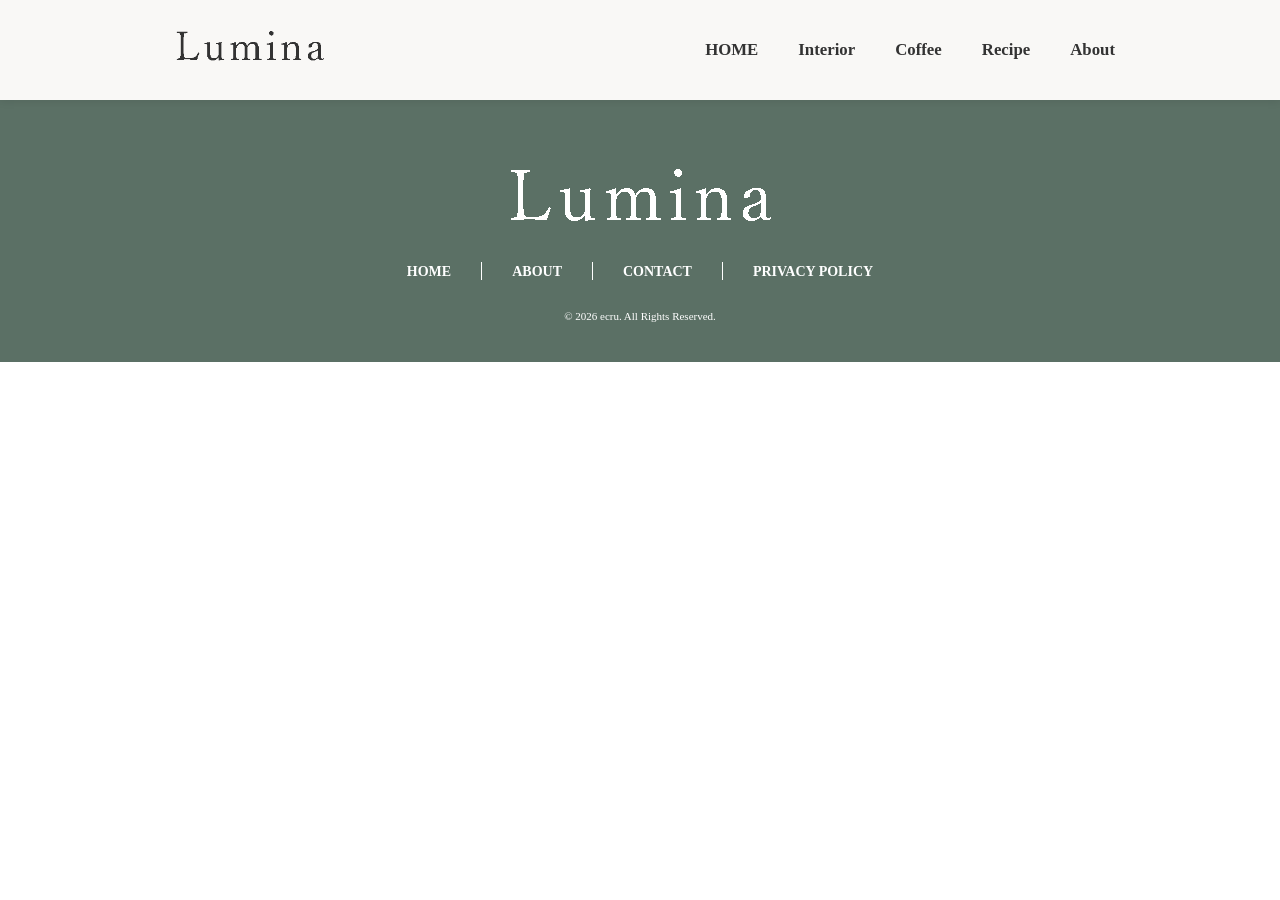
==== commit 569f2e59: "05th : ヘッダー・フッターの複製 (Aboutページ) TOPページで作ったヘッダー・フッターをAboutページにコピー。" ====
--- a/about.html
+++ b/about.html
@@ -26,17 +26,17 @@
                         </a>
                     </li>
                     <li class="header__item">
-                        <a href="archive.html?category=interior">
+                        <a href="interior.html">
                             Interior
                         </a>
                     </li>
                     <li class="header__item">
-                        <a href="archive.html?category=coffee">
+                        <a href="coffee.html">
                             Coffee
                         </a>
                     </li>
                     <li class="header__item">
-                        <a href="archive.html?category=recipe">
+                        <a href="recipe.html">
                             Recipe
                         </a>
                     </li>
@@ -55,81 +55,6 @@
             </button>
         </div>
     </header>
-
-    <main>
-
-        <!-- =========================================
-            メインビジュアル
-        ========================================== -->
-        <section class="about-mv page-mv">
-            <div class="page-mv__inner">
-                <h1 class="page-mv__title">
-                    About
-                </h1>
-            </div>
-        </section>
-
-        <!-- =========================================
-            コンセプトセクション
-        ========================================== -->
-        <section class="about-concept l-section">
-            <div class="about-concept__inner l-inner">
-                <h2 class="about-concept__title c-sectiontitle">
-                    Luminaについて
-                </h2>
-                <div class="about-concept__content">
-                    <div class="about-concept__imgbox">
-                        <img src="img/about-concept.jpg" alt="北欧風インテリア">
-                    </div>
-                    <div class="about-concept__body">
-                        <h3 class="about-concept__sub">
-                            心豊かに暮らすための、小さなヒントを。
-                        </h3>
-                        <p class="about-concept__text c-text">
-                            Luminaは、北欧デザインの美学とナチュラルモダンなインテリアを取り入れた、心地よい暮らしのアイデアをお届けするWebメディアです。
-                        </p>
-                        <p class="about-concept__text c-text">
-                            特別な日のためのデザインではなく、毎日を過ごす住まいや手にする道具に少しのこだわりをプラスする。そんな、日々の暮らしが少しだけ愛おしくなるようなヒントや知識を丁寧につづっています。
-                        </p>
-                    </div>
-                </div>
-            </div>
-        </section>
-
-        <!-- =========================================
-            プロフィールセクション
-        ========================================== -->
-        <section class="about-profile l-section">
-            <div class="about-profile__inner l-inner">
-                <h2 class="about-profile__title c-sectiontitle">
-                    Profile
-                </h2>
-
-                <div class="about-profile__icon">
-                    <img src="img/profile.png" alt="プロフィール画像">
-                </div>
-
-                <p class="about-profile__name">
-                    Yamamoto / Lumina Editor
-                </p>
-
-                <p class="about-profile__text">
-                    北欧インテリアとシンプルな暮らしを愛するWeb編集チームです。<br>
-                    「日々の暮らしを、ほんの少し豊かに」をテーマに、インテリアの選び方や空間づくりのアイデア、心地よい日常を叶えるアイテムをご紹介しています。
-                </p>
-
-                <div class="about-profile__logobox">
-                    <a href="#" aria-label="X" class="u-fade">
-                        <img src="img/logo-black.png" alt="Xロゴ">
-                    </a>
-                    <a href="#" aria-label="Instagram" class="u-fade">
-                        <img src="img/Instagram_Glyph_Gradient.png" alt="インスタロゴ">
-                    </a>
-                </div>
-            </div>
-        </section>
-
-    </main>
 
     <!-- =========================================
         フッター
--- a/css/style.css
+++ b/css/style.css
@@ -9,7 +9,7 @@
 }
 
 :target{
-    scroll-margin-top : 100px;
+    scroll-margin-top : 80px;
 }
 
 body{
@@ -305,137 +305,6 @@
 }
 
 /* ==========================================
-   共通パーツ：外箱
-========================================== */
-.l-section{
-    width : 100%;
-    background-color : #f9f8f6;
-}
-
-/* ==========================================
-   共通パーツ：内箱
-========================================== */
-.l-inner{
-    max-width : 1100px;
-    margin-right : auto;
-    margin-left : auto;
-
-    padding-right : 20px;
-    padding-left : 20px;
-}
-
-/* ==========================================
-   共通パーツ：タイトル
-========================================== */
-.c-title{
-    font-size : 32px;
-    color : #5b7065;
-    letter-spacing : 5px;
-    margin-bottom : 15px;
-}
-
-/* ==========================================
-   共通パーツ：セクションタイトル
-========================================== */
-.c-sectiontitle{
-    font-size : 30px;
-    font-weight : bold;
-    color : #5b7065;
-}
-
-/* ==========================================
-   共通パーツ：サブタイトル
-========================================== */
-.c-subtitle{
-    font-size: 1.5rem;
-    font-weight: bold;
-    letter-spacing: 0.05em;
-    line-height: 1.5;
-    color: #333333;
-    margin-bottom: 20px;
-}
-
-/* ==========================================
-   共通パーツ：テキスト
-========================================== */
-.c-text{
-    color : #333333;
-    line-height : 1.8;
-    font-size : 15px;
-}
-
-/* ==========================================
-   共通パーツ： カード
-========================================== */
-.c-card{
-    background-color : #ffffff;
-    box-shadow : 5px 10px 20px rgba(0,0,0,0.06);
-    transition : all 0.5s ease;
-}
-
-.c-card:hover{
-    transform : translateY(-10px);
-}
-
-.c-card a{
-    display : block;
-    width : 100%;
-    height : 100%;
-    padding : 20px;
-}
-
-.c-cardimg{
-    width : 100%;
-    border-radius : 16px;
-    overflow : hidden;
-    margin-bottom : 10px;
-}
-
-.c-cardimg img{
-    width : 100%;
-    height : 100%;
-    object-fit : cover;
-}
-
-/* ==========================================
-   共通パーツ：ホバー時に透明
-========================================== */
-.u-fade{
-    transition : opacity 0.3s ease;
-}
-
-.u-fade:hover{
-    opacity : 0.7;
-}
-
-/* ==========================================
-   下層共通パーツ：メインビジュアル (page-mv)
-========================================== */
-.page-mv{
-    width : 100%;
-    height : 300px;
-    background-size : cover;
-    background-position : center;
-    background-repeat : no-repeat;
-
-    /* 縦横の中央にタイトル文字を配置する設定 */
-    display: flex;
-    justify-content: center;
-    align-items: center;
-}
-
-.page-mv__inner{
-    text-align : center;
-}
-
-.page-mv__title{
-    font-size : 36px;
-    font-weight : normal;
-    color : #f9f8f6;
-    letter-spacing: 0.1em; /* 文字と文字の間隔を少し広げるとおしゃれになります */
-}
-
-/* ==========================================
     <TOP>メインビジュアル (mv)
 ========================================== */
 /* メインビジュアルエリア全体 */
@@ -445,8 +314,8 @@
 }
 
 .top-mv__inner {
-    margin-top : 0;
-    margin-bottom : 0;
+    max-width: 1080px;
+    margin: 0 auto;
     position: relative;
 }
 
@@ -584,10 +453,10 @@
 /* ==========================================
     <TOP>メインコンテンツ (content)
 ========================================== */
-.top-content {
+.top-content__container {
     max-width: 1100px;
-    margin: 0 auto;
-    padding: 60px 20px;
+    margin: 60px auto;
+    padding: 0 20px;
     display: flex;
     gap: 50px;
 }
@@ -603,10 +472,15 @@
     padding-bottom: 30px;
     margin-bottom: 30px;
     border-bottom: 1px solid #E5E0D8; /* カード間の区切り線 */
+    transition: opacity 0.3s; /* マウスホバー時のふわっとした効果 */
 }
 
 .top-content__card:last-child {
-    border-bottom: none;
+  border-bottom: none;
+}
+
+.top-content__card:hover{
+    opacity : 0.75;
 }
 
 /* サムネイル画像 */
@@ -686,898 +560,4 @@
     .top-content__image-wrapper {
         width: 100%;
     }
-}
-
-/* ==========================================
-    <ABOUT>メインビジュアル (mv)
-========================================== */
-.about-mv{
-    background-image :
-        linear-gradient(rgba(0,0,0,0.5),rgba(0,0,0,0.5)),url("../img/about-mv.jpg");
-}
-
-/* ==========================================
-    <ABOUT>コンセプト (concept)
-========================================== */
-.about-concept{
-    padding: 80px 20px; /* セクション全体の上下左右に余白を設定 */
-}
-
-.about-concept__inner{
-    margin-top : 0;
-    margin-bottom : 0;
-}
-
-.about-concept__title{
-    text-align : center;
-    margin-bottom : 50px;
-}
-
-.about-concept__content{
-    display : flex;
-    justify-content : center;
-    align-items : center;
-    gap : 40px;
-}
-
-.about-concept__imgbox{
-    flex : 1;
-}
-
-.about-concept__imgbox img{
-    width : 100%;
-    height : auto;
-    object-fit : cover;
-    border-radius : 10px;
-}
-
-.about-concept__body{
-    flex : 1;
-}
-
-.about-concept__sub{
-    font-size : 20px;
-    font-weight : bold;
-    letter-spacing : 3px;
-    color : #5b7065;
-    padding-bottom : 20px;
-    line-height : 1.4;
-}
-
-.about-concept__text{
-    color : #5b7065;
-    line-height : 1.8;
-    font-size : 15px;
-}
-
-/* 2つの <p> タグの間の余白 */
-.about-concept__text + .about-concept__text {
-    margin-top: 16px;
-}
-
-@media screen and (max-width: 768px) {
-    /* セクション全体の余白を少し小さく */
-    .about-concept {
-        padding: 50px 20px;
-    }
-
-    /* タイトルの下余白を調整 */
-    .about-concept__title {
-        font-size: 24px;
-        margin-bottom: 30px;
-    }
-
-    /* 横並びから「縦並び（column）」に変更 */
-    .about-concept__content {
-        flex-direction: column;
-        gap: 24px; /* 画像とテキストの縦の間隔 */
-    }
-
-    /* 画像のトリミング設定 */
-    .about-concept__imgbox img {
-        aspect-ratio: 4 / 3; /* 横4 : 縦3 の比率に固定（または 1/1 で正方形） */
-        object-fit: cover;    /* 切り抜かれても画像を歪ませない設定 */
-    }
-
-    /* キャッチコピーの文字サイズをスマホ用に調整 */
-    .about-concept__sub {
-        font-size: 18px;
-        margin-bottom: 16px;
-    }
-
-    /* 本文の文字サイズ調整 */
-    .about-concept__text {
-        font-size: 14px;
-    }
-}
-
-/* ==========================================
-    <ABOUT>プロフィール (profile)
-========================================== */
-.about-profile{
-    padding : 80px 30px;
-}
-
-.about-profile__inner{
-    margin-top : 0;
-    margin-bottom : 0;
-    text-align : center;
-}
-
-.about-profile__title{
-    margin-bottom : 50px;
-}
-
-.about-profile__icon{
-    width : 150px;
-    height : 150px;
-    border-radius : 50%;
-    overflow : hidden;
-    margin : 0 auto 20px;
-}
-
-.about-profile__icon img{
-    width : 100%;
-    height : 100%;
-    object-fit : cover;
-}
-
-.about-profile__name{
-    font-size : 1.25rem;
-    color : #5b7065;
-    line-height : 1.7;
-    padding : 10px 0 20px;
-}
-
-.about-profile__text{
-    color : #5b7065;
-    font-size : 1rem;
-    letter-spacing : 1px;
-    line-height : 1.8;
-}
-
-.about-profile__logobox{
-    display : flex;
-    justify-content : center;
-    align-items : center;
-    gap : 40px;
-    padding-top : 30px;
-}
-
-.about-profile__logobox a{
-    display : inline-block;
-    width : 36px;
-    height : 36px;
-}
-
-.about-profile__logobox img{
-    width : 100%;
-    height : 100%;
-    object-fit : contain;
-}
-
-@media screen and (max-width: 768px) {
-    .about-profile {
-        padding: 50px 20px;
-    }
-    .about-profile__title {
-        font-size: 24px;
-        margin-bottom: 30px;
-    }
-    .about-profile__icon {
-        width: 120px;
-        height: 120px;
-    }
-    .about-profile__text {
-        font-size: 0.95rem;
-        text-align: left; /* スマホでは文章を左揃えにすると自然で読みやすくなります */
-    }
-}
-
-/* ==========================================
-    <ARTICLE>記事ヘッダー (header)
-========================================== */
-.article-header{
-    padding : 20px 50px;
-}
-
-.article-header__inner{
-    margin-top : 0;
-    margin-bottom : 0;
-}
-
-.article-header__titlebox{
-    padding : 10px 0;
-}
-
-.article-header__tag{
-    display : inline-block;
-    font-size : 16px;
-    letter-spacing : 2px;
-    background-color : #5b7065;
-    color : #ffffff;
-    padding : 6px 18px;
-    margin-bottom : 15px;
-    border-radius : 5px;
-
-    /* 英字をおしゃれなセリフ体に */
-    font-family: serif;
-}
-
-.article-header__title{
-    letter-spacing : 3px;
-    line-height : 1.6;
-    margin-bottom : 10px;
-}
-
-.article-header__date{
-    display : block;
-    font-size : 14px;
-    letter-spacing : 2px;
-    color : #666666;
-    text-align : right;
-    margin-bottom : 15px;
-    font-family : serif;
-}
-
-.article-header__imgbox{
-    width : 100%;
-    overflow : hidden;
-}
-
-.article-header__imgbox img{
-    width : 100%;
-    height : auto;
-    border-radius : 12px;
-    display : block;
-}
-
-/* ==========================================
-    <ARTICLE>記事本文 (maintext)
-========================================== */
-.article-maintext{
-    padding : 20px 50px 80px;
-}
-
-.article-maintext__inner{
-    margin-top : 0;
-    margin-bottom : 0;
-}
-
-.article-maintext__lead{
-    font-size : 1.1rem;
-    line-height : 1.8;
-    color : #333333;
-    margin-bottom : 40px;
-}
-
-.article-maintext__contents{
-    background-color : #e8e8e8;
-    border-radius : 8px;
-    padding : 24px 30px;
-
-    /* スマホ視点も考慮して少し広めに */
-    width : 80%;
-    max-width : 700px;
-
-    /* 下に余白を取る */
-    margin : 0 auto 50px;
-}
-
-.article-maintext__title{
-    font-size : 1.1rem;
-    font-weight : bold;
-    text-align : center;
-    color : #333333;
-    margin-bottom : 15px;
-}
-
-.article-maintext__item{
-    letter-spacing : 2px;
-    line-height : 2;
-    margin-bottom : 8px;
-}
-
-.article-maintext__section{
-    margin-top : 50px;
-}
-
-.article-maintext__imgbox{
-    width : 100%;
-    margin : 25px 0;
-}
-
-.article-maintext__imgbox img{
-    width : 100%;
-    height : auto;
-    border-radius : 16px;
-    display : block;
-}
-
-.article-maintext__sentence{
-    font-size : 1rem;
-    line-height : 1.9;
-    color : #333333;
-    margin-bottom : 20px;
-}
-
-.article-maintext__quote{
-    background-color : #f0eee9;
-    border-radius : 8px;
-    padding : 25px 30px;
-    margin : 30px 0;
-}
-
-.article-maintext__quotetext{
-    font-size : 0.95rem;
-    line-height : 1.9;
-    letter-spacing : 1px;
-    color : #4a4a4a;
-    margin-bottom : 15px;
-}
-
-.article-maintext__source{
-    display : block;
-    text-align : right;
-    font-size : 0.85rem;
-    color : #666666;
-
-    /* citeのデフォルト斜体を解除 */
-    font-style : normal;
-}
-
-@media screen and (max-width: 768px) {
-    /* 全体のパディングを調整（左右の余白を狭くする） */
-    .article-maintext {
-        padding: 20px 20px 50px;
-    }
-
-    /* リード文の文字サイズ調整 */
-    .article-maintext__lead {
-        font-size: 1rem;
-        margin-bottom: 30px;
-    }
-
-    /* 目次幅をスマホいっぱいに広げる */
-    .article-maintext__contents {
-        width: 100%;
-        padding: 20px 15px;
-        margin-bottom: 40px;
-    }
-
-    .article-maintext__item {
-        font-size: 0.95rem; /* リスト文字をややコンパクトに */
-        letter-spacing: 1px; /* 文字間隔をスマホ用に微調整 */
-    }
-
-    /* H2見出しのサイズと余白調整 */
-    .article-maintext__sub {
-        font-size: 1.25rem;
-        margin-bottom: 15px;
-    }
-
-    .article-maintext__section {
-        margin-top: 35px;
-    }
-
-    .article-maintext__quote{
-        padding : 20px;
-    }
-
-    .article-maintext__quotetext{
-        font-size : 0.9rem;
-    }
-}
-
-/* ==========================================
-    <ARTICLE>SNSシェアエリア (share)
-========================================== */
-.article-share__inner{
-    margin-top : 0;
-    margin-bottom : 0;
-    padding-top : 50px;
-    padding-bottom : 50px;
-}
-
-.article-share__title{
-    text-align : center;
-    padding-bottom : 30px;
-    letter-spacing : 2px;
-}
-
-.article-share__btnbox{
-    display : flex;
-    justify-content : center;
-    align-items : center;
-    gap : 20px;
-    flex-wrap : wrap;
-    padding : 0;
-}
-
-.article-share__btn{
-    display : flex;
-    align-items : center;
-    justify-content : center;
-    width : 175px;
-    gap : 10px;
-    background-color : #e2dfd8;
-    padding : 10px;
-    border-radius : 10px;
-    transition : all 0.3s ease;
-
-    /* <button>のデフォ設定を修正 */
-    border : none;
-    color : #4a4a4a;
-    font-family : inherit;
-    text-decoration : none;
-    cursor : pointer;
-}
-
-.article-share__btn:hover{
-    transform : translateY(-5px);
-    background-color : #5b7065;
-    color : #ffffff;
-}
-
-.article-share__logo{
-    width : 24px;
-    height : 24px;
-    object-fit : contain;
-}
-
-.article-share__text{
-    display : inline-block;
-    font-size : 16px;
-}
-
-@media screen and (max-width: 768px) {
-    .article-share__btnbox {
-        display: grid;
-        grid-template-columns: repeat(2, 1fr); /* 2列均等割り */
-        gap: 12px;
-    }
-
-    .article-share__btn {
-        width: 100%;           /* 画面幅に合わせて伸縮 */
-    }
-}
-
-/* ==========================================
-    <ARTICLE>著者プロフィール (profile)
-========================================== */
-.article-profile__inner{
-    margin-top : 0;
-    margin-bottom : 0;
-    padding-top : 60px;
-    padding-bottom : 60px;
-}
-
-.article-profile__title{
-    text-align : center;
-    padding-bottom : 30px;
-    letter-spacing : 2px;
-}
-
-.article-profile__card{
-    background-color : #ffffff;
-    border : 2px solid #dcd9d2;
-    border-radius : 16px;
-    text-align : center;
-    margin : 0 auto;
-    padding : 30px 20px;
-    max-width : 800px;
-    width : 100%;
-}
-
-.article-profile__img{
-    width : 80px;
-    height : 80px;
-    border-radius : 50%;
-    overflow : hidden;
-    margin : 0 auto 15px;
-}
-
-.article-profile__img img{
-    width : 100%;
-    height : 100%;
-    object-fit : cover;
-    display : block;
-}
-
-.article-profile__job{
-    font-size : 14px;
-    color : #7a7a7a;
-    letter-spacing : 2px;
-    margin-bottom : 20px;
-}
-
-.article-profile__text{
-    font-size : 15px;
-    color : #4a4a4a;
-    letter-spacing : 1px;
-    line-height : 1.8;
-    max-width : 650px;
-    margin : 0 auto;
-    text-align : left;
-}
-
-@media screen and (max-width : 768px){
-    .article-profile__inner{
-        padding : 40px 15px;
-    }
-
-    .article-profile__card{
-        padding : 25px 15px;
-    }
-
-    .article-profile__text{
-        font-size : 14px;
-    }
-}
-
-/* ==========================================
-    <ARTICLE>関連記事 (recommend)
-========================================== */
-.article-recommend__inner{
-    margin-top : 0;
-    margin-bottom : 0;
-    padding-top : 60px;
-    padding-bottom : 60px;
-}
-
-.article-recommend__title{
-    text-align : center;
-    padding-bottom : 30px;
-    letter-spacing : 2px;
-}
-
-.article-recommend__box{
-    display : flex;
-    justify-content : center;
-
-    /* カードの高さをそろえる */
-    align-items : stretch;
-
-    gap : 30px;
-}
-
-.article-recommend__card{
-    border-radius : 16px;
-    width : 33.333%;
-}
-
-.article-recommend__img{
-    height : 180px;
-}
-
-.article-recommend__contents{
-    margin-top : 15px;
-}
-
-.article-recommend__tag{
-    display : inline-block;
-    font-size : 10px;
-    letter-spacing : 2px;
-    color : #ffffff;
-    background-color : #5b7065;
-    padding : 4px 8px;
-    margin-bottom : 10px;
-    border-radius : 5px;
-}
-
-.article-recommend__sub{
-    font-size : 15px;
-    letter-spacing : 1px;
-    line-height : 1.6;
-    margin-bottom : 15px;
-    color : #4a4a4a;
-}
-
-.article-recommend__time{
-    display : block;
-    text-align : right;
-    font-size : 10px;
-    letter-spacing : 1px;
-    color : #8a8a8a;
-}
-
-@media screen and (max-width : 768px){
-    .article-recommend__box{
-        flex-direction : column;
-        gap : 20px;
-    }
-
-    .article-recommend__card{
-        width : 100%;
-    }
-}
-
-/* ==========================================
-    <ARCHIVE>ページタイトル (title)
-========================================== */
-.archive-title__inner{
-    margin-top : 0;
-    margin-bottom : 0;
-    padding-top : 60px;
-    padding-bottom : 60px;
-    text-align : center;
-}
-
-.archive-title__sub{
-    font-size : 15px;
-    letter-spacing : 2px;
-    color : #666666;
-}
-
-/* ==========================================
-    <ARCHIVE>カテゴリフィルター (category)
-========================================== */
-.archive-category__inner{
-    margin-top : 0;
-    margin-bottom : 0;
-    padding-top : 60px;
-    padding-bottom : 40px;
-    text-align : center;
-}
-
-.archive-category__list{
-    display : flex;
-    justify-content : center;
-    align-items : center;
-}
-
-.archive-category__item{
-    font-size : 20px;
-    letter-spacing : 3px;
-    line-height : 1.2;
-
-    /* 縦線と文字の長さを揃える */
-    display : flex;
-    align-items : center;
-}
-
-.archive-category__item a{
-    color : #999999;
-    padding : 5px 25px;
-    transition : all 0.3s ease;
-    display : inline-block;
-    position : relative;
-}
-
-.archive-category__item a:hover {
-    color: #5b7065;
-}
-
-/* ホバー時に下線を引く */
-.archive-category__item a:hover::after {
-    content : "";
-    position : absolute;
-    bottom : -6px;            /* 文字からの距離 */
-    left : 25px;              /* パディングの幅に合わせる */
-    right : 25px;
-    height : 1.5px;           /* 下線の太さ */
-    background-color : #5b7065; /* くすみグリーンの下線 */
-}
-
-.archive-category__item.is-active a{
-    font-weight : bold;
-    font-size : 25px;
-    color : #5b7065;
-}
-
-.archive-category__item:not(:last-child)::after {
-    content: "|";
-    color: #dddddd;
-    font-weight: normal;
-    font-size : 18px;
-}
-
-/* ==========================================
-    <ARCHIVE>記事一覧 (catalog)
-========================================== */
-.archive-catalog__inner{
-    margin-top : 0;
-    margin-bottom : 0;
-    padding-top : 60px;
-    padding-bottom : 60px;
-}
-
-.archive-catalog__cardbox{
-    display : grid;
-    grid-template-columns : repeat(2,1fr);
-    gap : 40px;
-}
-
-.archive-catalog__img{
-    height : 300px;
-}
-
-.archive-catalog__img img{
-    border-radius : 5px;
-}
-
-.archive-catalog__tag{
-    display : inline-block;
-    color : #ffffff;
-    background-color : #5b7065;
-    padding : 5px;
-    margin-bottom : 5px;
-    border-radius : 3px;
-}
-
-.archive-catalog__title{
-    font-size : 20px;
-    color : #666666;
-    letter-spacing : 2px;
-    margin-bottom : 5px;
-}
-
-.archive-catalog__time{
-    font-size : 15px;
-    color : #666666;
-    letter-spacing : 2px;
-}
-
-@media screen and (max-width : 768px){
-    .archive-catalog__cardbox{
-        grid-template-columns : repeat(1fr);
-    }
-}
-
-/* ==========================================
-    <CONTACT>ページヘッダー (pageheader)
-========================================== */
-.contact-pageheader__inner{
-    margin-top : 0;
-    margin-bottom : 0;
-    padding-top : 60px;
-    padding-bottom : 60px;
-    text-align : center;
-}
-
-.contact-pageheader__sub{
-    color : #333333;
-    font-size : 15px;
-    letter-spacing : 2px;
-}
-
-/* ==========================================
-    <CONTACT>お問い合わせフォーム (form)
-========================================== */
-.contact-form__inner{
-    margin-top : 0;
-    margin-bottom : 0;
-    padding-top : 60px;
-    padding-bottom : 60px;
-    text-align : left;
-}
-
-.contact-form__item{
-    display : flex;
-    justify-content : flex-start;
-    align-items : center;
-    gap : 30px;
-    margin-bottom : 30px;
-}
-
-.contact-form__label{
-    font-size : 18px;
-    font-weight : bold;
-    flex-shrink : 0;
-    width : 200px;
-    display: flex;
-    justify-content: space-between;
-    align-items: center;
-}
-
-.contact-form__tag{
-    display : inline-block;
-    padding : 2px 5px;
-    background-color : #e74c3c;
-    color : #ffffff;
-    font-size : 0.75rem;
-    border-radius : 5px;
-}
-
-.contact-form__tag_optional{
-    background-color : #999999;
-}
-
-.contact-form__input{
-    flex-grow : 1;
-}
-
-.contact-form__input input[type=text],
-.contact-form__input input[type=email],
-.contact-form__input select,
-.contact-form__input textarea{
-    width : 100%;
-    padding : 12px 16px;
-    border : 1px solid #cccccc;
-    border-radius : 5px;
-}
-
-.contact-form__btnbox{
-    margin-top : 50px;
-    text-align : center;
-}
-
-.contact-form__btn{
-    display : inline-block;
-    padding : 20px 30px;
-    border : none;
-    border-radius : 50px;
-    font-size : 20px;
-    font-weight : bold;
-    background-color : #5b7065;
-    color : #ffffff;
-}
-
-@media screen and (max-width : 768px){
-    .contact-form__item{
-        flex-direction : column;
-        align-items : flex-start;
-        gap : 5px;
-    }
-    .contact-form__label{
-        width : 100%;
-        display : block;
-    }
-
-    .contact-form__input{
-        width : 100%;
-    }
-
-    .contact-form__btnbox{
-        text-align : center;
-    }
-}
-
-/* ==========================================
-    <PRIVACY>ページヘッダー (pageheader)
-========================================== */
-.privacy-pageheader__inner{
-    margin-top : 0;
-    margin-bottom : 0;
-    padding-top : 60px;
-    padding-bottom : 60px;
-    text-align : center;
-}
-
-.privacy-pageheader__sub{
-    color : #333333;
-    font-size : 15px;
-    letter-spacing : 2px;
-}
-
-/* ==========================================
-    <PRIVACY>本文 (main)
-========================================== */
-.privacy-main{
-    padding : 20px 20px 80px;
-}
-
-.privacy-main__inner {
-    margin-top : 0;
-    margin-bottom : 0;
-    padding-top : 60px;
-    padding-bottom : 60px;
-    border-radius : 8px;
-}
-
-.privacy-main__section {
-    margin-bottom : 40px;
-}
-
-.privacy-main__section:last-child {
-    margin-bottom : 0;
-}
-
-.privacy-main__heading {
-    border-bottom : 1px solid #e5e5e5;
-    padding-bottom : 10px;
-}
-
-.privacy-main__text {
-    letter-spacing : 0.03em;
 }
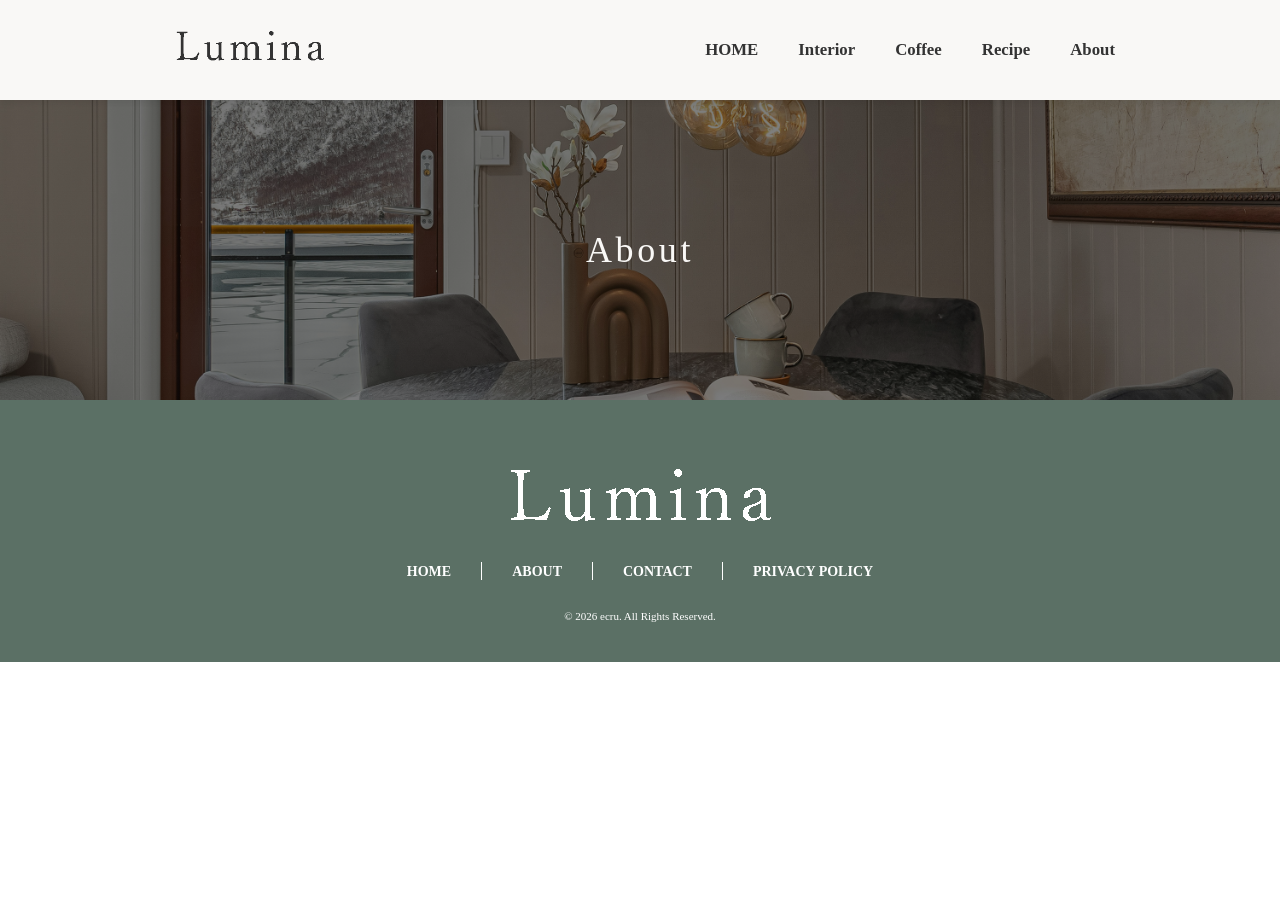
==== commit 17e47d0a: "06th : メインビジュアルの作成 (Aboutページ)" ====
--- a/about.html
+++ b/about.html
@@ -56,6 +56,21 @@
         </div>
     </header>
 
+    <main>
+
+        <!-- =========================================
+            メインビジュアル
+        ========================================== -->
+        <section class="about-mv page-mv">
+            <div class="page-mv__inner">
+                <h1 class="page-mv__title">
+                    About
+                </h1>
+            </div>
+        </section>
+
+    </main>
+
     <!-- =========================================
         フッター
     ========================================== -->
--- a/css/style.css
+++ b/css/style.css
@@ -302,6 +302,33 @@
         border-right: none;    /* スマホでは右の縦線を消す */
         padding-right: 0;
     }
+}
+
+/* ==========================================
+   下層共通パーツ：メインビジュアル (page-mv)
+========================================== */
+.page-mv{
+    width : 100%;
+    height : 300px;
+    background-size : cover;
+    background-position : center;
+    background-repeat : no-repeat;
+
+    /* 縦横の中央にタイトル文字を配置する設定 */
+    display: flex;
+    justify-content: center;
+    align-items: center;
+}
+
+.page-mv__inner{
+    text-align : center;
+}
+
+.page-mv__title{
+    font-size : 36px;
+    font-weight : normal;
+    color : #f9f8f6;
+letter-spacing: 0.1em; /* 文字と文字の間隔を少し広げるとおしゃれになります */
 }
 
 /* ==========================================
@@ -560,4 +587,12 @@
     .top-content__image-wrapper {
         width: 100%;
     }
+}
+
+/* ==========================================
+    <ABOUT>メインビジュアル (mv)
+========================================== */
+.about-mv{
+    background-image :
+        linear-gradient(rgba(0,0,0,0.5),rgba(0,0,0,0.5)),url("../img/about-mv.jpg");
 }
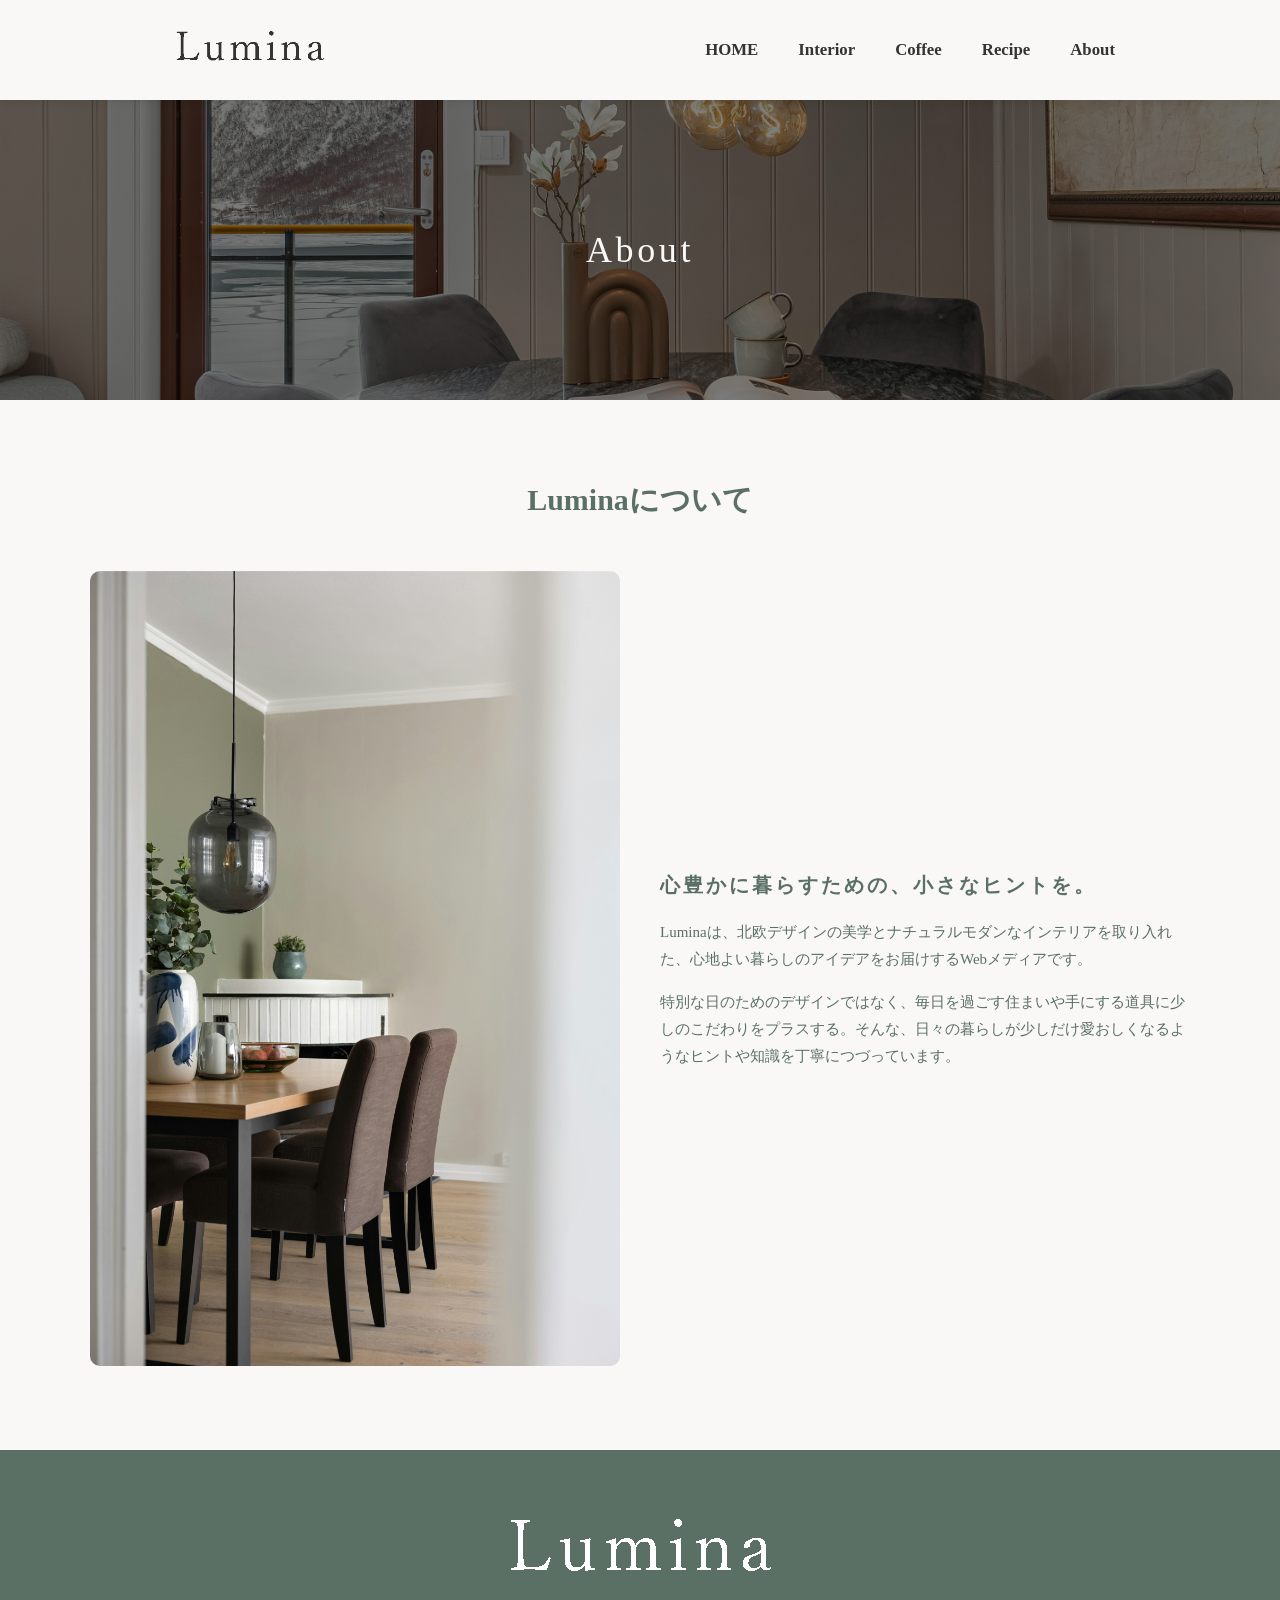
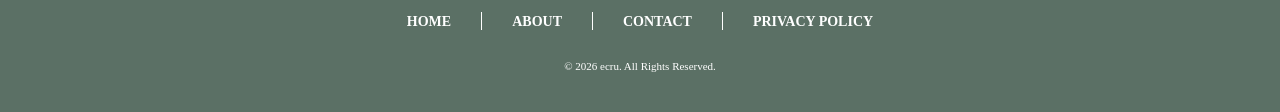
==== commit e04b3977: "07th : コンセプトセクションの作成 (Aboutページ)" ====
--- a/about.html
+++ b/about.html
@@ -69,6 +69,33 @@
             </div>
         </section>
 
+        <!-- =========================================
+            コンセプトセクション
+        ========================================== -->
+        <section class="about-concept">
+            <div class="about-concept__inner">
+                <h2 class="about-concept__title">
+                    Luminaについて
+                </h2>
+                <div class="about-concept__content">
+                    <div class="about-concept__imgbox">
+                        <img src="img/about-concept.jpg" alt="北欧風インテリア">
+                    </div>
+                    <div class="about-concept__body">
+                        <h3 class="about-concept__sub">
+                            心豊かに暮らすための、小さなヒントを。
+                        </h3>
+                        <p class="about-concept__text">
+                            Luminaは、北欧デザインの美学とナチュラルモダンなインテリアを取り入れた、心地よい暮らしのアイデアをお届けするWebメディアです。
+                        </p>
+                        <p class="about-concept__text">
+                            特別な日のためのデザインではなく、毎日を過ごす住まいや手にする道具に少しのこだわりをプラスする。そんな、日々の暮らしが少しだけ愛おしくなるようなヒントや知識を丁寧につづっています。
+                        </p>
+                    </div>
+                </div>
+            </div>
+        </section>
+
     </main>
 
     <!-- =========================================
--- a/css/style.css
+++ b/css/style.css
@@ -595,4 +595,104 @@
 .about-mv{
     background-image :
         linear-gradient(rgba(0,0,0,0.5),rgba(0,0,0,0.5)),url("../img/about-mv.jpg");
+}
+
+/* ==========================================
+    <ABOUT>コンセプト (concept)
+========================================== */
+.about-concept{
+    width : 100%;
+    background-color : #f9f8f6;
+    padding: 80px 20px; /* セクション全体の上下左右に余白を設定 */
+}
+
+.about-concept__inner{
+    max-width : 1100px;
+    margin : 0 auto;
+}
+
+.about-concept__title{
+    text-align : center;
+    font-size : 30px;
+    font-weight : bold;
+    color : #5b7065;
+    margin-bottom : 50px;
+}
+
+.about-concept__content{
+    display : flex;
+    justify-content : center;
+    align-items : center;
+    gap : 40px;
+}
+
+.about-concept__imgbox{
+    flex : 1;
+}
+
+.about-concept__imgbox img{
+    width : 100%;
+    height : auto;
+    object-fit : cover;
+    border-radius : 10px;
+}
+
+.about-concept__body{
+    flex : 1;
+}
+
+.about-concept__sub{
+    font-size : 20px;
+    font-weight : bold;
+    letter-spacing : 3px;
+    color : #5b7065;
+    padding-bottom : 20px;
+    line-height : 1.4;
+}
+
+.about-concept__text{
+    color : #5b7065;
+    line-height : 1.8;
+    font-size : 15px;
+}
+
+/* 2つの <p> タグの間の余白 */
+.about-concept__text + .about-concept__text {
+    margin-top: 16px;
+}
+
+@media screen and (max-width: 768px) {
+    /* セクション全体の余白を少し小さく */
+    .about-concept {
+        padding: 50px 20px;
+    }
+
+    /* タイトルの下余白を調整 */
+    .about-concept__title {
+        font-size: 24px;
+        margin-bottom: 30px;
+    }
+
+    /* 横並びから「縦並び（column）」に変更 */
+    .about-concept__content {
+        flex-direction: column;
+        gap: 24px; /* 画像とテキストの縦の間隔 */
+    }
+
+    /* 画像のトリミング設定 */
+    .about-concept__imgbox img {
+        aspect-ratio: 4 / 3; /* 横4 : 縦3 の比率に固定（または 1/1 で正方形） */
+        object-fit: cover;    /* 切り抜かれても画像を歪ませない設定 */
+    }
+
+    /* キャッチコピーの文字サイズをスマホ用に調整 */
+    .about-concept__sub {
+        font-size: 18px;
+        margin-bottom: 16px;
+    }
+
+    /* 本文の文字サイズ調整 */
+    .about-concept__text {
+        font-size: 14px;
+    }
 }
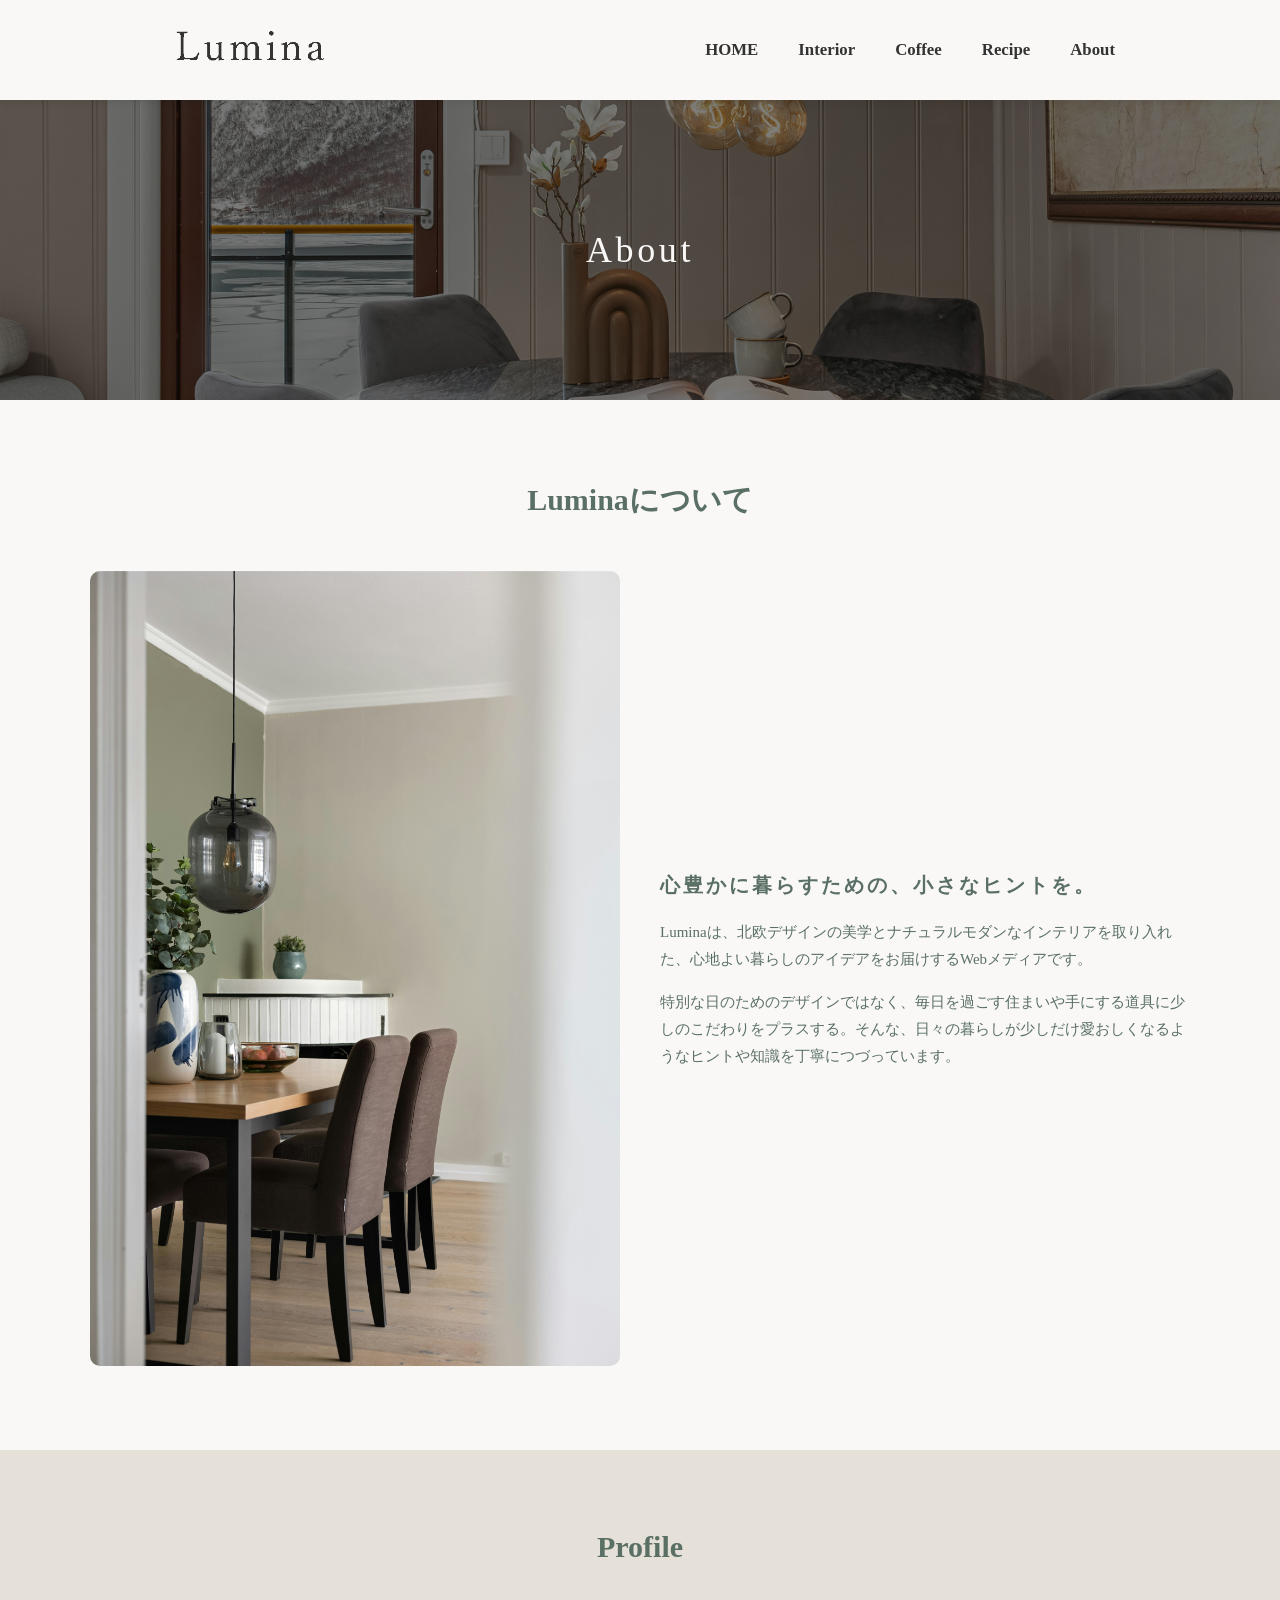
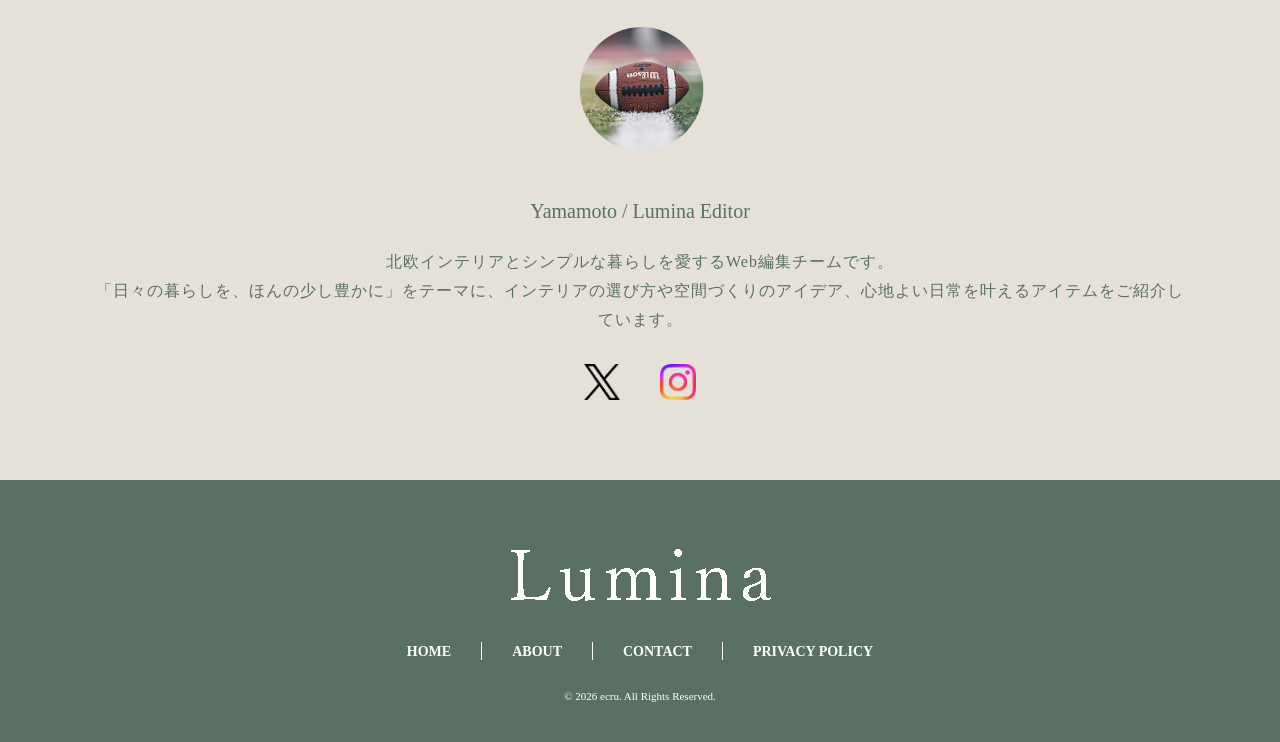
==== commit 18c161da: "08th : プロフィールセクションの作成 (Aboutページ)" ====
--- a/about.html
+++ b/about.html
@@ -96,6 +96,39 @@
             </div>
         </section>
 
+        <!-- =========================================
+            プロフィールセクション
+        ========================================== -->
+        <section class="about-profile">
+            <div class="about-profile__inner">
+                <h2 class="about-profile__title">
+                    Profile
+                </h2>
+
+                <div class="about-profile__icon">
+                    <img src="img/profile.png" alt="プロフィール画像">
+                </div>
+
+                <p class="about-profile__name">
+                    Yamamoto / Lumina Editor
+                </p>
+
+                <p class="about-profile__text">
+                    北欧インテリアとシンプルな暮らしを愛するWeb編集チームです。<br>
+                    「日々の暮らしを、ほんの少し豊かに」をテーマに、インテリアの選び方や空間づくりのアイデア、心地よい日常を叶えるアイテムをご紹介しています。
+                </p>
+
+                <div class="about-profile__logobox">
+                    <a href="#" aria-label="X">
+                        <img src="img/logo-black.png" alt="Xロゴ">
+                    </a>
+                    <a href="#" aria-label="Instagram">
+                        <img src="img/Instagram_Glyph_Gradient.png" alt="インスタロゴ">
+                    </a>
+                </div>
+            </div>
+        </section>
+
     </main>
 
     <!-- =========================================
--- a/css/style.css
+++ b/css/style.css
@@ -695,4 +695,97 @@
     .about-concept__text {
         font-size: 14px;
     }
+}
+
+/* ==========================================
+    <ABOUT>プロフィール (profile)
+========================================== */
+.about-profile{
+    width : 100%;
+    background-color : #e5e0d8;
+    padding : 80px 30px;
+}
+
+.about-profile__inner{
+    max-width : 1100px;
+    margin : 0 auto;
+    text-align : center;
+}
+
+.about-profile__title{
+    font-size : 30px;
+    font-weight : bold;
+    color : #5b7065;
+    margin-bottom : 50px;
+}
+
+.about-profile__icon{
+    width : 150px;
+    height : 150px;
+    border-radius : 50%;
+    overflow : hidden;
+    margin : 0 auto 20px;
+}
+
+.about-profile__icon img{
+    width : 100%;
+    height : 100%;
+    object-fit : cover;
+}
+
+.about-profile__name{
+    font-size : 1.25rem;
+    color : #5b7065;
+    line-height : 1.7;
+    padding : 10px 0 20px;
+}
+
+.about-profile__text{
+    color : #5b7065;
+    font-size : 1rem;
+    letter-spacing : 1px;
+    line-height : 1.8;
+}
+
+.about-profile__logobox{
+    display : flex;
+    justify-content : center;
+    align-items : center;
+    gap : 40px;
+    padding-top : 30px;
+}
+
+.about-profile__logobox a{
+    display : inline-block;
+    width : 36px;
+    height : 36px;
+    transition : opacity 0.5s;
+}
+
+.about-profile__logobox a:hover{
+    opacity : 0.5;
+}
+
+.about-profile__logobox img{
+    width : 100%;
+    height : 100%;
+    object-fit : contain;
+}
+
+@media screen and (max-width: 768px) {
+    .about-profile {
+        padding: 50px 20px;
+    }
+    .about-profile__title {
+        font-size: 24px;
+        margin-bottom: 30px;
+    }
+    .about-profile__icon {
+        width: 120px;
+        height: 120px;
+    }
+    .about-profile__text {
+        font-size: 0.95rem;
+        text-align: left; /* スマホでは文章を左揃えにすると自然で読みやすくなります */
+    }
 }
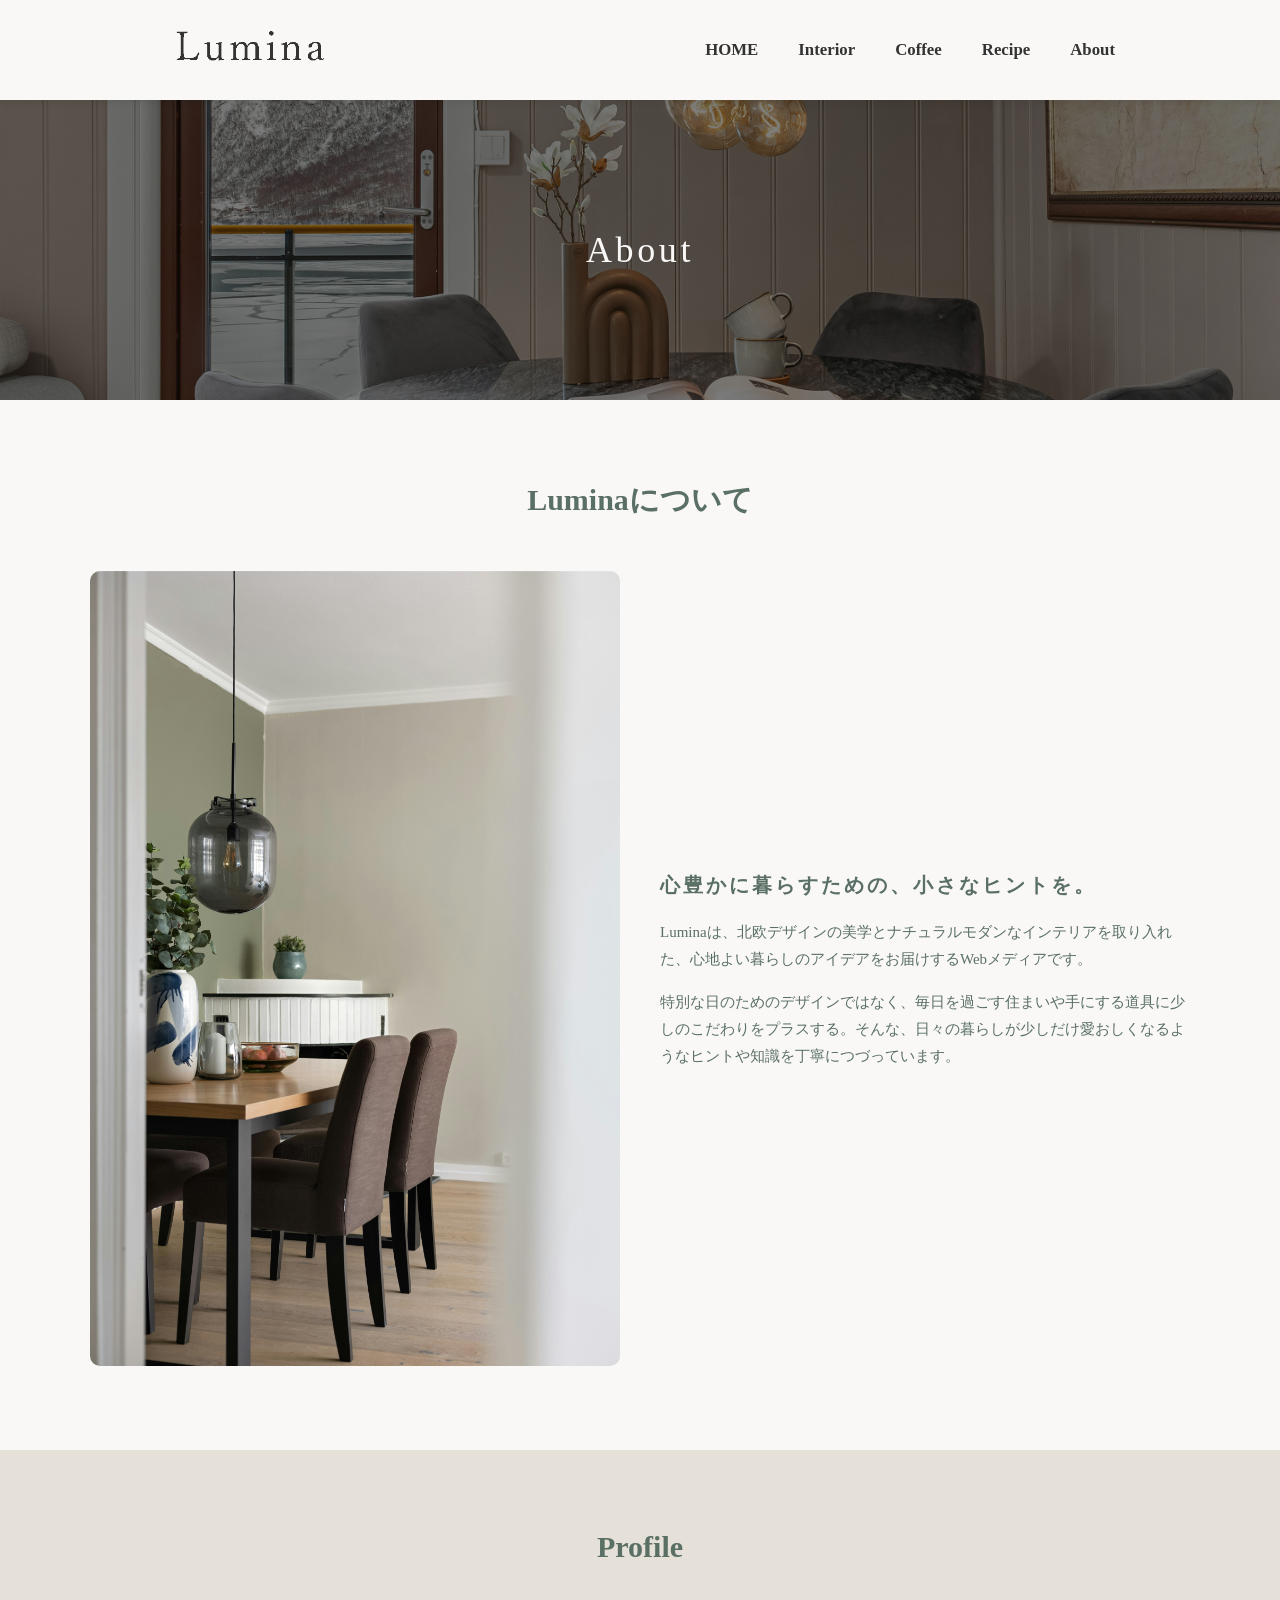
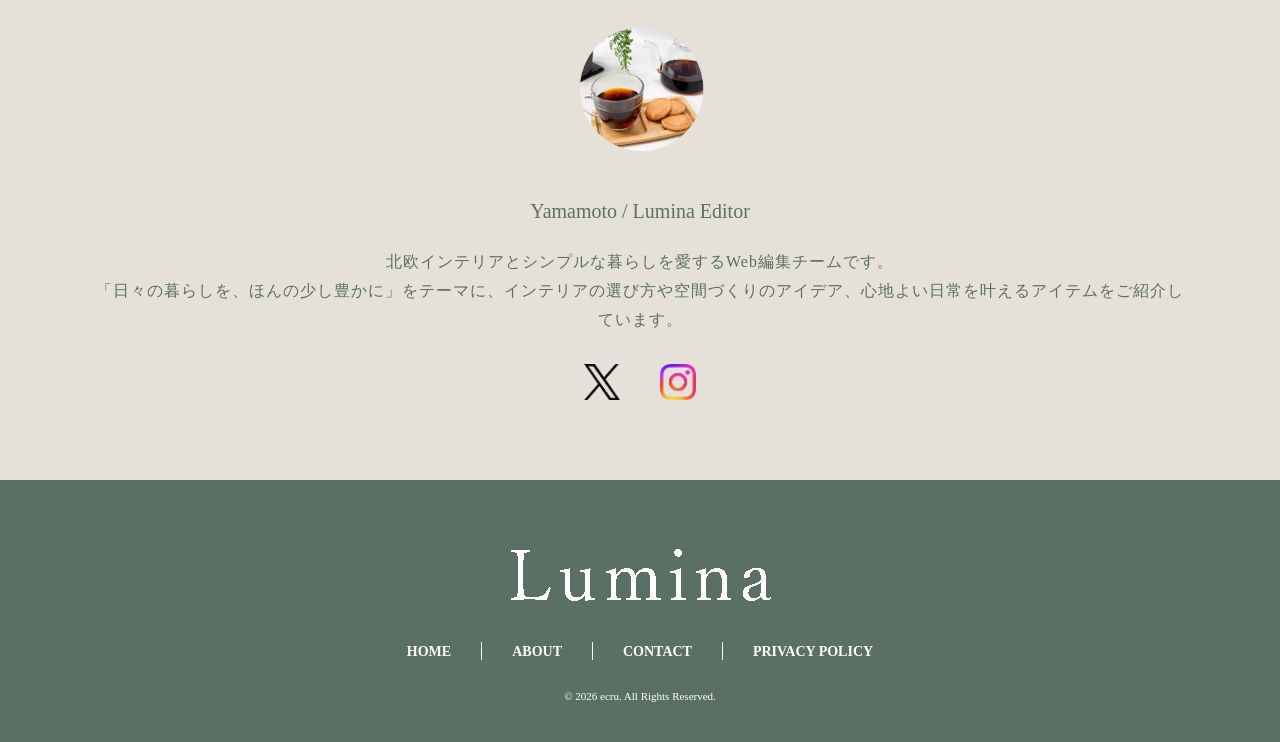
==== commit 1b7b54ad: "26th : ヘッダーリンク設定 ヘッダーメニューのリンク先をしていなかったため、記事一覧ページの各ジャンルへ飛べるように設定。" ====
--- a/about.html
+++ b/about.html
@@ -26,17 +26,17 @@
                         </a>
                     </li>
                     <li class="header__item">
-                        <a href="interior.html">
+                        <a href="archive.html?category=interior">
                             Interior
                         </a>
                     </li>
                     <li class="header__item">
-                        <a href="coffee.html">
+                        <a href="archive.html?category=coffee">
                             Coffee
                         </a>
                     </li>
                     <li class="header__item">
-                        <a href="recipe.html">
+                        <a href="archive.html?category=recipe">
                             Recipe
                         </a>
                     </li>
--- a/css/style.css
+++ b/css/style.css
@@ -9,7 +9,7 @@
 }
 
 :target{
-    scroll-margin-top : 80px;
+    scroll-margin-top : 100px;
 }
 
 body{
@@ -328,7 +328,7 @@
     font-size : 36px;
     font-weight : normal;
     color : #f9f8f6;
-letter-spacing: 0.1em; /* 文字と文字の間隔を少し広げるとおしゃれになります */
+    letter-spacing: 0.1em; /* 文字と文字の間隔を少し広げるとおしゃれになります */
 }
 
 /* ==========================================
@@ -503,7 +503,7 @@
 }
 
 .top-content__card:last-child {
-  border-bottom: none;
+    border-bottom: none;
 }
 
 .top-content__card:hover{
@@ -788,4 +788,844 @@
         font-size: 0.95rem;
         text-align: left; /* スマホでは文章を左揃えにすると自然で読みやすくなります */
     }
+}
+
+/* ==========================================
+    <ARTICLE>記事ヘッダー (header)
+========================================== */
+.article-header{
+    width : 100%;
+    background-color : #f9f8f6;
+    padding : 20px 50px;
+}
+
+.article-header__inner{
+    max-width : 1100px;
+    margin : 0 auto;
+}
+
+.article-header__titlebox{
+    padding : 10px 0;
+}
+
+.article-header__tag{
+    display : inline-block;
+    font-size : 16px;
+    letter-spacing : 2px;
+    background-color : #5b7065;
+    color : #ffffff;
+    padding : 6px 18px;
+    margin-bottom : 15px;
+    border-radius : 5px;
+
+    /* 英字をおしゃれなセリフ体に */
+    font-family: serif;
+}
+
+.article-header__title{
+    font-size : 28px;
+    font-weight : bold;
+    letter-spacing : 3px;
+    line-height : 1.6;
+    color : #333333;
+    margin-bottom : 10px;
+}
+
+.article-header__date{
+    display : block;
+    font-size : 14px;
+    letter-spacing : 2px;
+    color : #666666;
+    text-align : right;
+    margin-bottom : 15px;
+    font-family : serif;
+}
+
+.article-header__imgbox{
+    width : 100%;
+    overflow : hidden;
+}
+
+.article-header__imgbox img{
+    width : 100%;
+    height : auto;
+    border-radius : 12px;
+    display : block;
+}
+
+/* ==========================================
+    <ARTICLE>記事本文 (maintext)
+========================================== */
+.article-maintext{
+    width : 100%;
+    background-color : #f9f8f6;
+    padding : 20px 50px 80px;
+}
+
+.article-maintext__inner{
+    max-width : 1100px;
+    margin : 0 auto;
+}
+
+.article-maintext__lead{
+    font-size : 1.1rem;
+    line-height : 1.8;
+    color : #333333;
+    margin-bottom : 40px;
+}
+
+.article-maintext__contents{
+    background-color : #e8e8e8;
+    border-radius : 8px;
+    padding : 24px 30px;
+
+    /* スマホ視点も考慮して少し広めに */
+    width : 80%;
+    max-width : 700px;
+
+    /* 下に余白を取る */
+    margin : 0 auto 50px;
+}
+
+.article-maintext__title{
+    font-size : 1.1rem;
+    font-weight : bold;
+    text-align : center;
+    color : #333333;
+    margin-bottom : 15px;
+}
+
+.article-maintext__item{
+    letter-spacing : 2px;
+    line-height : 2;
+    margin-bottom : 8px;
+}
+
+.article-maintext__item a:hover {
+    opacity: 0.7; /* マウスを載せたときに少し透けさせる */
+}
+
+.article-maintext__section{
+    margin-top : 50px;
+}
+
+.article-maintext__sub {
+    font-size: 1.5rem;
+    font-weight: bold;
+    letter-spacing: 2px;
+    line-height: 1.5;
+    color: #333333;
+    margin-bottom: 20px;
+}
+
+.article-maintext__imgbox{
+    width : 100%;
+    margin : 25px 0;
+}
+
+.article-maintext__imgbox img{
+    width : 100%;
+    height : auto;
+    border-radius : 16px;
+    display : block;
+}
+
+.article-maintext__sentence{
+    font-size : 1rem;
+    line-height : 1.9;
+    color : #333333;
+    margin-bottom : 20px;
+}
+
+.article-maintext__quote{
+    background-color : #f0eee9;
+    border-radius : 8px;
+    padding : 25px 30px;
+    margin : 30px 0;
+}
+
+.article-maintext__quotetext{
+    font-size : 0.95rem;
+    line-height : 1.9;
+    letter-spacing : 1px;
+    color : #4a4a4a;
+    margin-bottom : 15px;
+}
+
+.article-maintext__source{
+    display : block;
+    text-align : right;
+    font-size : 0.85rem;
+    color : #666666;
+
+    /* citeのデフォルト斜体を解除 */
+    font-style : normal;
+}
+
+@media screen and (max-width: 768px) {
+    /* 全体のパディングを調整（左右の余白を狭くする） */
+    .article-maintext {
+        padding: 20px 20px 50px;
+    }
+
+    /* リード文の文字サイズ調整 */
+    .article-maintext__lead {
+        font-size: 1rem;
+        margin-bottom: 30px;
+    }
+
+    /* 目次幅をスマホいっぱいに広げる */
+    .article-maintext__contents {
+        width: 100%;
+        padding: 20px 15px;
+        margin-bottom: 40px;
+    }
+
+    .article-maintext__item {
+        font-size: 0.95rem; /* リスト文字をややコンパクトに */
+        letter-spacing: 1px; /* 文字間隔をスマホ用に微調整 */
+    }
+
+    /* H2見出しのサイズと余白調整 */
+    .article-maintext__sub {
+        font-size: 1.25rem;
+        margin-bottom: 15px;
+    }
+
+    .article-maintext__section {
+        margin-top: 35px;
+    }
+
+    .article-maintext__quote{
+        padding : 20px;
+    }
+
+    .article-maintext__quotetext{
+        font-size : 0.9rem;
+    }
+}
+
+/* ==========================================
+    <ARTICLE>SNSシェアエリア (share)
+========================================== */
+.article-share{
+    width : 100%;
+    background-color : #f9f8f6;
+}
+
+.article-share__inner{
+    max-width : 1100px;
+    margin : 0 auto;
+    padding : 50px 20px;
+}
+
+.article-share__title{
+    text-align : center;
+    font-size : 30px;
+    padding-bottom : 30px;
+    color : #5b7065;
+    letter-spacing : 2px;
+}
+
+.article-share__btnbox{
+    display : flex;
+    justify-content : center;
+    align-items : center;
+    gap : 20px;
+    flex-wrap : wrap;
+    padding : 0;
+}
+
+.article-share__btn{
+    display : flex;
+    align-items : center;
+    justify-content : center;
+    width : 175px;
+    gap : 10px;
+    background-color : #e2dfd8;
+    padding : 10px;
+    border-radius : 10px;
+    transition : all 0.3s ease;
+
+    /* <button>のデフォ設定を修正 */
+    border : none;
+    color : #4a4a4a;
+    font-family : inherit;
+    text-decoration : none;
+    cursor : pointer;
+}
+
+.article-share__btn:hover{
+    transform : translateY(-5px);
+    background-color : #5b7065;
+    color : #ffffff;
+}
+
+.article-share__logo{
+    width : 24px;
+    height : 24px;
+    object-fit : contain;
+}
+
+.article-share__text{
+    display : inline-block;
+    font-size : 16px;
+}
+
+@media screen and (max-width: 768px) {
+    .article-share__btnbox {
+        display: grid;
+        grid-template-columns: repeat(2, 1fr); /* 2列均等割り */
+        gap: 12px;
+    }
+
+    .article-share__btn {
+        width: 100%;           /* 画面幅に合わせて伸縮 */
+    }
+}
+
+/* ==========================================
+    <ARTICLE>著者プロフィール (profile)
+========================================== */
+.article-profile{
+    width : 100%;
+    background-color : #f9f8f6;
+}
+
+.article-profile__inner{
+    max-width : 1100px;
+    margin : 0 auto;
+    padding : 60px 20px;
+
+}
+
+.article-profile__title{
+    text-align : center;
+    font-size : 30px;
+    padding-bottom : 30px;
+    color : #5b7065;
+    letter-spacing : 2px;
+}
+
+.article-profile__card{
+    background-color : #ffffff;
+    border : 2px solid #dcd9d2;
+    border-radius : 16px;
+    text-align : center;
+    margin : 0 auto;
+    padding : 30px 20px;
+    max-width : 800px;
+    width : 100%;
+}
+
+.article-profile__img{
+    width : 80px;
+    height : 80px;
+    border-radius : 50%;
+    overflow : hidden;
+    margin : 0 auto 15px;
+}
+
+.article-profile__img img{
+    width : 100%;
+    height : 100%;
+    object-fit : cover;
+    display : block;
+}
+
+.article-profile__job{
+    font-size : 14px;
+    color : #7a7a7a;
+    letter-spacing : 2px;
+    margin-bottom : 20px;
+}
+
+.article-profile__text{
+    font-size : 15px;
+    color : #4a4a4a;
+    letter-spacing : 1px;
+    line-height : 1.8;
+    max-width : 650px;
+    margin : 0 auto;
+    text-align : left;
+}
+
+@media screen and (max-width : 768px){
+    .article-profile__inner{
+        padding : 40px 15px;
+    }
+
+    .article-profile__card{
+        padding : 25px 15px;
+    }
+
+    .article-profile__text{
+        font-size : 14px;
+    }
+}
+
+/* ==========================================
+    <ARTICLE>関連記事 (recommend)
+========================================== */
+.article-recommend{
+    width : 100%;
+    background-color : #f9f8f6;
+}
+
+.article-recommend__inner{
+    max-width : 1100px;
+    margin : 0 auto;
+    padding : 60px 20px;
+}
+
+.article-recommend__title{
+    text-align : center;
+    font-size : 30px;
+    padding-bottom : 30px;
+    color : #5b7065;
+    letter-spacing : 2px;
+}
+
+.article-recommend__box{
+    display : flex;
+    justify-content : center;
+
+    /* カードの高さをそろえる */
+    align-items : stretch;
+
+    gap : 30px;
+}
+
+.article-recommend__card{
+    background-color : #ffffff;
+    border-radius : 16px;
+    width : 33.333%;
+}
+
+.article-recommend__card a{
+    display : block;
+    width : 100%;
+    height : 100%;
+    padding : 20px;
+}
+
+.article-recommend__img{
+    width : 100%;
+    height : 180px;
+    border-radius : 16px;
+    overflow : hidden;
+}
+
+.article-recommend__img img{
+    width : 100%;
+    height : 100%;
+    object-fit : cover;
+}
+
+.article-recommend__contents{
+    margin-top : 15px;
+}
+
+.article-recommend__tag{
+    display : inline-block;
+    font-size : 10px;
+    letter-spacing : 2px;
+    color : #ffffff;
+    background-color : #5b7065;
+    padding : 4px 8px;
+    margin-bottom : 10px;
+    border-radius : 5px;
+}
+
+.article-recommend__sub{
+    font-size : 15px;
+    letter-spacing : 1px;
+    line-height : 1.6;
+    margin-bottom : 15px;
+    color : #4a4a4a;
+}
+
+.article-recommend__time{
+    display : block;
+    text-align : right;
+    font-size : 10px;
+    letter-spacing : 1px;
+    color : #8a8a8a;
+}
+
+@media screen and (max-width : 768px){
+    .article-recommend__box{
+        flex-direction : column;
+        gap : 20px;
+    }
+
+    .article-recommend__card{
+        width : 100%;
+    }
+}
+
+/* ==========================================
+    <ARCHIVE>ページタイトル (title)
+========================================== */
+.archive-title{
+    width : 100%;
+    background-color : #f9f8f6;
+}
+
+.archive-title__inner{
+    max-width : 1100px;
+    margin : 0 auto;
+    padding : 60px 20px;
+    text-align : center;
+}
+
+.archive-title__main{
+    font-size : 32px;
+    letter-spacing : 5px;
+    margin-bottom : 15px;
+    color : #5b7065;
+}
+
+.archive-title__sub{
+    font-size : 15px;
+    letter-spacing : 2px;
+    color : #666666;
+}
+
+/* ==========================================
+    <ARCHIVE>カテゴリフィルター (category)
+========================================== */
+.archive-category{
+    width : 100%;
+    background-color : #f9f8f6;
+}
+
+.archive-category__inner{
+    max-width : 1100px;
+    margin : 0 auto;
+    text-align : center;
+    padding : 0 20px 40px;
+}
+
+.archive-category__list{
+    display : flex;
+    justify-content : center;
+    align-items : center;
+}
+
+.archive-category__item{
+    font-size : 20px;
+    letter-spacing : 3px;
+    line-height : 1.2;
+
+    /* 縦線と文字の長さを揃える */
+    display : flex;
+    align-items : center;
+}
+
+.archive-category__item a{
+    color : #999999;
+    padding : 5px 25px;
+    transition : all 0.3s ease;
+    display : inline-block;
+    position : relative;
+}
+
+.archive-category__item a:hover {
+    color: #5b7065;
+}
+
+/* ホバー時に下線を引く */
+.archive-category__item a:hover::after {
+    content : "";
+    position : absolute;
+    bottom : -6px;            /* 文字からの距離 */
+    left : 25px;              /* パディングの幅に合わせる */
+    right : 25px;
+    height : 1.5px;           /* 下線の太さ */
+    background-color : #5b7065; /* くすみグリーンの下線 */
+}
+
+.archive-category__item.is-active a{
+    font-weight : bold;
+    font-size : 25px;
+    color : #5b7065;
+}
+
+.archive-category__item:not(:last-child)::after {
+    content: "|";
+    color: #dddddd;
+    font-weight: normal;
+    font-size : 18px;
+}
+
+/* ==========================================
+    <ARTICLE>記事一覧 (cagalog)
+========================================== */
+.archive-catalog{
+    width : 100%;
+    background-color :#f9f8f6;
+}
+
+.archive-catalog__inner{
+    max-width : 1100px;
+    padding : 60px 20px;
+    margin : 0 auto;
+}
+
+.archive-catalog__cardbox{
+    display : grid;
+    grid-template-columns : repeat(2,1fr);
+    gap : 40px;
+}
+
+.archive-catalog__card{
+    background-color : #ffffff;
+    box-shadow : 5px 10px 20px rgba(0,0,0,0.06);
+    transition : all 0.5s ease;
+}
+
+.archive-catalog__card:hover{
+    transform : translateY(-10px);
+}
+
+.archive-catalog__link{
+    display : block;
+    width : 100%;
+    height : 100%;
+    padding : 30px;
+}
+
+.archive-catalog__img{
+    width : 100%;
+    height : 300px;
+    margin-bottom : 20px;
+}
+
+.archive-catalog__img img{
+    width : 100%;
+    height : 100%;
+    object-fit : cover;
+    border-radius : 5px;
+}
+
+.archive-catalog__tag{
+    display : inline-block;
+    color : #ffffff;
+    background-color : #5b7065;
+    padding : 5px;
+    margin-bottom : 5px;
+    border-radius : 3px;
+}
+
+.archive-catalog__title{
+    font-size : 20px;
+    color : #666666;
+    letter-spacing : 2px;
+    margin-bottom : 5px;
+}
+
+.archive-catalog__time{
+    font-size : 15px;
+    color : #666666;
+    letter-spacing : 2px;
+}
+
+@media screen and (max-width : 768px){
+    .archive-catalog__cardbox{
+        grid-template-columns : repeat(1fr);
+    }
+}
+
+/* ==========================================
+    <CONTACT>ページヘッダー (pageheader)
+========================================== */
+.contact-pageheader{
+    width : 100%;
+    background-color : #f9f8f6;
+}
+
+.contact-pageheader__inner{
+    max-width : 1100px;
+    text-align : center;
+    margin : 0 auto;
+    padding : 60px 20px;
+}
+
+.contact-pageheader__title{
+    color : #5b7065;
+    font-size : 32px;
+    letter-spacing : 5px;
+    margin-bottom : 30px;
+}
+
+.contact-pageheader__sub{
+    color : #333333;
+    font-size : 15px;
+    letter-spacing : 2px;
+}
+
+/* ==========================================
+    <CONTACT>お問い合わせフォーム (form)
+========================================== */
+.contact-form{
+    width : 100%;
+    background-color : #f9f8f6;
+}
+
+.contact-form__inner{
+    max-width : 800px;
+    padding : 60px 20px;
+    text-align : left;
+    margin : 0 auto;
+}
+
+.contact-form__item{
+    display : flex;
+    justify-content : flex-start;
+    align-items : center;
+    gap : 30px;
+    margin-bottom : 30px;
+}
+
+.contact-form__label{
+    font-size : 18px;
+    font-weight : bold;
+    flex-shrink : 0;
+    width : 200px;
+    display: flex;
+    justify-content: space-between;
+    align-items: center;
+}
+
+.contact-form__tag{
+    display : inline-block;
+    padding : 2px 5px;
+    background-color : #e74c3c;
+    color : #ffffff;
+    font-size : 0.75rem;
+    border-radius : 5px;
+}
+
+.contact-form__tag_optional{
+    background-color : #999999;
+}
+
+.contact-form__input{
+    flex-grow : 1;
+}
+
+.contact-form__input input[type=text],
+.contact-form__input input[type=email],
+.contact-form__input select,
+.contact-form__input textarea{
+    width : 100%;
+    padding : 12px 16px;
+    border : 1px solid #cccccc;
+    border-radius : 5px;
+}
+
+.contact-form__btnbox{
+    margin-top : 50px;
+    text-align : center;
+}
+
+.contact-form__btn{
+    display : inline-block;
+    padding : 20px 30px;
+    border : none;
+    border-radius : 50px;
+    font-size : 20px;
+    font-weight : bold;
+    background-color : #5b7065;
+    color : #ffffff;
+}
+
+@media screen and (max-width : 768px){
+    .contact-form__item{
+        flex-direction : column;
+        align-items : flex-start;
+        gap : 5px;
+    }
+    .contact-form__label{
+        width : 100%;
+        display : block;
+    }
+
+    .contact-form__input{
+        width : 100%;
+    }
+
+    .contact-form__btnbox{
+        text-align : center;
+    }
+}
+
+/* ==========================================
+    <PRIVACY>ページヘッダー (pageheader)
+========================================== */
+.privacy-pageheader{
+    width : 100%;
+    background-color : #f9f8f6;
+}
+
+.privacy-pageheader__inner{
+    max-width : 1100px;
+    text-align : center;
+    margin : 0 auto;
+    padding : 60px 20px;
+}
+
+.privacy-pageheader__title{
+    color : #5b7065;
+    font-size : 32px;
+    letter-spacing : 5px;
+    margin-bottom : 30px;
+}
+
+.privacy-pageheader__sub{
+    color : #333333;
+    font-size : 15px;
+    letter-spacing : 2px;
+}
+
+/* ==========================================
+    <PRIVACY>本文 (main)
+========================================== */
+.privacy-main{
+    width : 100%;
+    background-color : #f9f8f6; /* 共通のサンドベージュ背景 */
+    padding : 20px 20px 80px;
+}
+
+.privacy-main__inner{
+    max-width : 800px;
+    margin : 0 auto;
+    padding:  60px 50px;
+    border-radius : 8px;
+}
+
+.privacy-main__section {
+    margin-bottom : 40px;
+}
+
+.privacy-main__section:last-child {
+    margin-bottom : 0;
+}
+
+.privacy-main__heading {
+    font-size : 20px;
+    color : #5b7065; /* くすみグリーン */
+    font-weight : bold;
+    border-bottom : 1px solid #e5e5e5;
+    padding-bottom : 10px;
+    margin-bottom : 20px;
+    letter-spacing : 0.05em;
+}
+
+.privacy-main__text {
+    font-size : 15px;
+    color : #333333; /* スミ文字 */
+    line-height : 2.2; /* 行間を広めにとって読みやすく */
+    letter-spacing : 0.03em;
 }
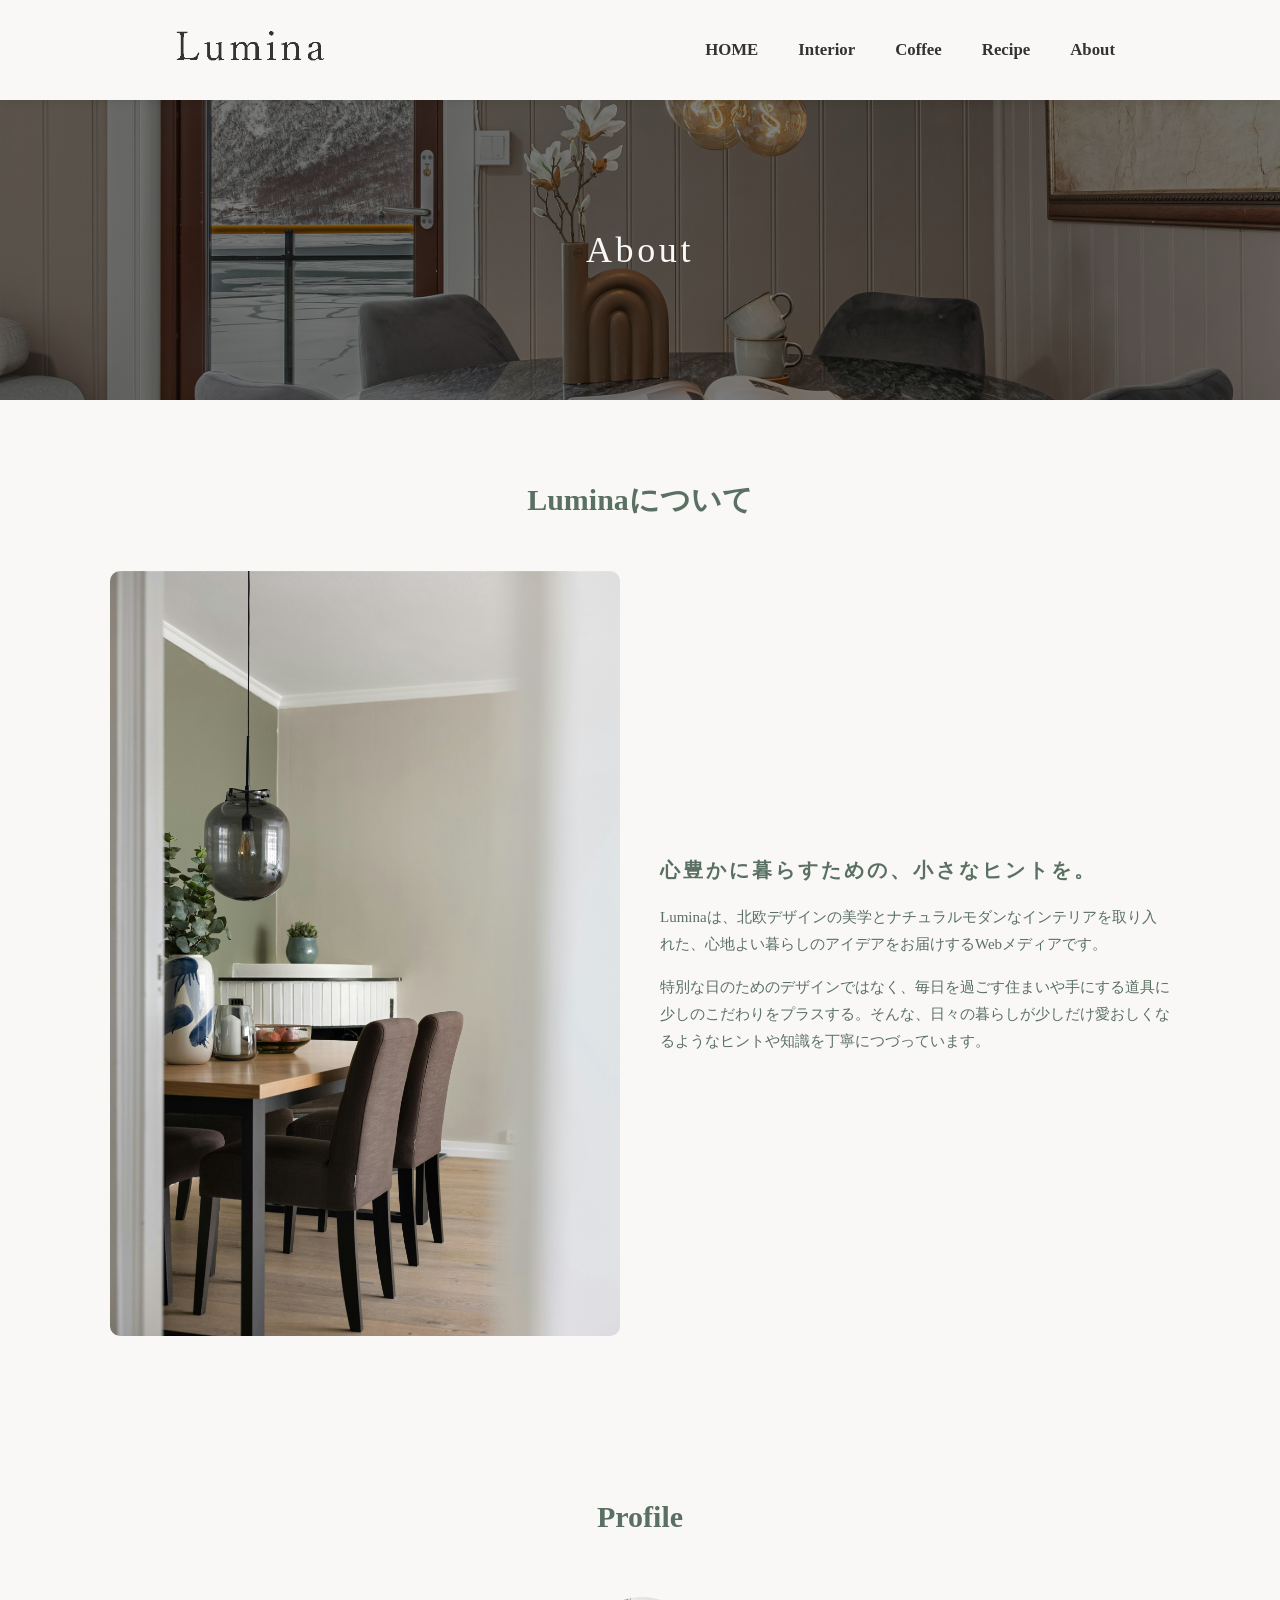
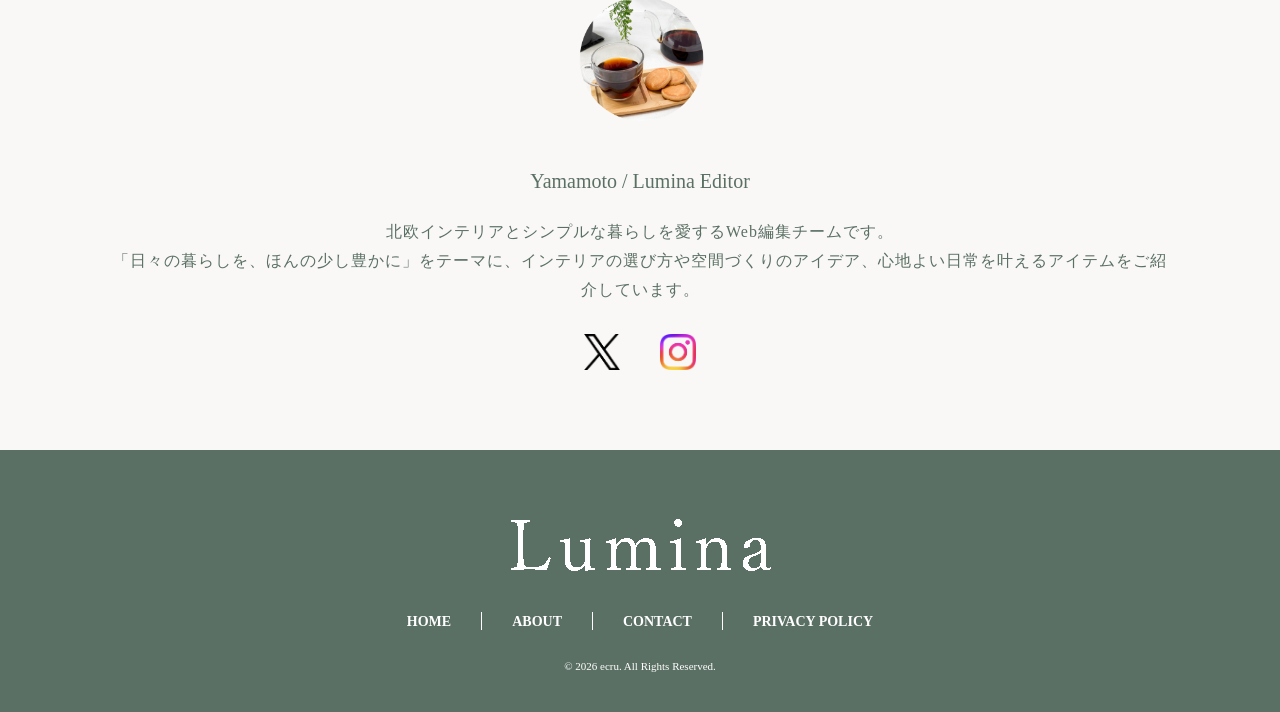
==== commit 7c307170: "27th : CSSのまとめ 「タイトル」や「外箱」「メインテキスト」など共通パーツにまとめられるクラスをまとめる。" ====
--- a/about.html
+++ b/about.html
@@ -72,9 +72,9 @@
         <!-- =========================================
             コンセプトセクション
         ========================================== -->
-        <section class="about-concept">
-            <div class="about-concept__inner">
-                <h2 class="about-concept__title">
+        <section class="about-concept l-section">
+            <div class="about-concept__inner l-inner">
+                <h2 class="about-concept__title c-sectiontitle">
                     Luminaについて
                 </h2>
                 <div class="about-concept__content">
@@ -85,10 +85,10 @@
                         <h3 class="about-concept__sub">
                             心豊かに暮らすための、小さなヒントを。
                         </h3>
-                        <p class="about-concept__text">
+                        <p class="about-concept__text c-text">
                             Luminaは、北欧デザインの美学とナチュラルモダンなインテリアを取り入れた、心地よい暮らしのアイデアをお届けするWebメディアです。
                         </p>
-                        <p class="about-concept__text">
+                        <p class="about-concept__text c-text">
                             特別な日のためのデザインではなく、毎日を過ごす住まいや手にする道具に少しのこだわりをプラスする。そんな、日々の暮らしが少しだけ愛おしくなるようなヒントや知識を丁寧につづっています。
                         </p>
                     </div>
@@ -99,9 +99,9 @@
         <!-- =========================================
             プロフィールセクション
         ========================================== -->
-        <section class="about-profile">
-            <div class="about-profile__inner">
-                <h2 class="about-profile__title">
+        <section class="about-profile l-section">
+            <div class="about-profile__inner l-inner">
+                <h2 class="about-profile__title c-sectiontitle">
                     Profile
                 </h2>
 
@@ -119,10 +119,10 @@
                 </p>
 
                 <div class="about-profile__logobox">
-                    <a href="#" aria-label="X">
+                    <a href="#" aria-label="X" class="u-fade">
                         <img src="img/logo-black.png" alt="Xロゴ">
                     </a>
-                    <a href="#" aria-label="Instagram">
+                    <a href="#" aria-label="Instagram" class="u-fade">
                         <img src="img/Instagram_Glyph_Gradient.png" alt="インスタロゴ">
                     </a>
                 </div>
--- a/css/style.css
+++ b/css/style.css
@@ -305,6 +305,110 @@
 }
 
 /* ==========================================
+   共通パーツ：外箱
+========================================== */
+.l-section{
+    width : 100%;
+    background-color : #f9f8f6;
+}
+
+/* ==========================================
+   共通パーツ：内箱
+========================================== */
+.l-inner{
+    max-width : 1100px;
+    margin-right : auto;
+    margin-left : auto;
+
+    padding-right : 20px;
+    padding-left : 20px;
+}
+
+/* ==========================================
+   共通パーツ：タイトル
+========================================== */
+.c-title{
+    font-size : 32px;
+    color : #5b7065;
+    letter-spacing : 5px;
+    margin-bottom : 15px;
+}
+
+/* ==========================================
+   共通パーツ：セクションタイトル
+========================================== */
+.c-sectiontitle{
+    font-size : 30px;
+    font-weight : bold;
+    color : #5b7065;
+}
+
+/* ==========================================
+   共通パーツ：サブタイトル
+========================================== */
+.c-subtitle{
+    font-size: 1.5rem;
+    font-weight: bold;
+    letter-spacing: 0.05em;
+    line-height: 1.5;
+    color: #333333;
+    margin-bottom: 20px;
+}
+
+/* ==========================================
+   共通パーツ：テキスト
+========================================== */
+.c-text{
+    color : #333333;
+    line-height : 1.8;
+    font-size : 15px;
+}
+
+/* ==========================================
+   共通パーツ： カード
+========================================== */
+.c-card{
+    background-color : #ffffff;
+    box-shadow : 5px 10px 20px rgba(0,0,0,0.06);
+    transition : all 0.5s ease;
+}
+
+.c-card:hover{
+    transform : translateY(-10px);
+}
+
+.c-card a{
+    display : block;
+    width : 100%;
+    height : 100%;
+    padding : 20px;
+}
+
+.c-cardimg{
+    width : 100%;
+    border-radius : 16px;
+    overflow : hidden;
+    margin-bottom : 10px;
+}
+
+.c-cardimg img{
+    width : 100%;
+    height : 100%;
+    object-fit : cover;
+}
+
+/* ==========================================
+   共通パーツ：ホバー時に透明
+========================================== */
+.u-fade{
+    transition : opacity 0.3s ease;
+}
+
+.u-fade:hover{
+    opacity : 0.7;
+}
+
+/* ==========================================
    下層共通パーツ：メインビジュアル (page-mv)
 ========================================== */
 .page-mv{
@@ -341,8 +445,8 @@
 }
 
 .top-mv__inner {
-    max-width: 1080px;
-    margin: 0 auto;
+    margin-top : 0;
+    margin-bottom : 0;
     position: relative;
 }
 
@@ -480,10 +584,10 @@
 /* ==========================================
     <TOP>メインコンテンツ (content)
 ========================================== */
-.top-content__container {
+.top-content {
     max-width: 1100px;
-    margin: 60px auto;
-    padding: 0 20px;
+    margin: 0 auto;
+    padding: 60px 20px;
     display: flex;
     gap: 50px;
 }
@@ -499,15 +603,10 @@
     padding-bottom: 30px;
     margin-bottom: 30px;
     border-bottom: 1px solid #E5E0D8; /* カード間の区切り線 */
-    transition: opacity 0.3s; /* マウスホバー時のふわっとした効果 */
 }
 
 .top-content__card:last-child {
     border-bottom: none;
-}
-
-.top-content__card:hover{
-    opacity : 0.75;
 }
 
 /* サムネイル画像 */
@@ -601,21 +700,16 @@
     <ABOUT>コンセプト (concept)
 ========================================== */
 .about-concept{
-    width : 100%;
-    background-color : #f9f8f6;
     padding: 80px 20px; /* セクション全体の上下左右に余白を設定 */
 }
 
 .about-concept__inner{
-    max-width : 1100px;
-    margin : 0 auto;
+    margin-top : 0;
+    margin-bottom : 0;
 }
 
 .about-concept__title{
     text-align : center;
-    font-size : 30px;
-    font-weight : bold;
-    color : #5b7065;
     margin-bottom : 50px;
 }
 
@@ -701,21 +795,16 @@
     <ABOUT>プロフィール (profile)
 ========================================== */
 .about-profile{
-    width : 100%;
-    background-color : #e5e0d8;
     padding : 80px 30px;
 }
 
 .about-profile__inner{
-    max-width : 1100px;
-    margin : 0 auto;
+    margin-top : 0;
+    margin-bottom : 0;
     text-align : center;
 }
 
 .about-profile__title{
-    font-size : 30px;
-    font-weight : bold;
-    color : #5b7065;
     margin-bottom : 50px;
 }
 
@@ -759,11 +848,6 @@
     display : inline-block;
     width : 36px;
     height : 36px;
-    transition : opacity 0.5s;
-}
-
-.about-profile__logobox a:hover{
-    opacity : 0.5;
 }
 
 .about-profile__logobox img{
@@ -794,14 +878,12 @@
     <ARTICLE>記事ヘッダー (header)
 ========================================== */
 .article-header{
-    width : 100%;
-    background-color : #f9f8f6;
     padding : 20px 50px;
 }
 
 .article-header__inner{
-    max-width : 1100px;
-    margin : 0 auto;
+    margin-top : 0;
+    margin-bottom : 0;
 }
 
 .article-header__titlebox{
@@ -823,11 +905,8 @@
 }
 
 .article-header__title{
-    font-size : 28px;
-    font-weight : bold;
     letter-spacing : 3px;
     line-height : 1.6;
-    color : #333333;
     margin-bottom : 10px;
 }
 
@@ -857,14 +936,12 @@
     <ARTICLE>記事本文 (maintext)
 ========================================== */
 .article-maintext{
-    width : 100%;
-    background-color : #f9f8f6;
     padding : 20px 50px 80px;
 }
 
 .article-maintext__inner{
-    max-width : 1100px;
-    margin : 0 auto;
+    margin-top : 0;
+    margin-bottom : 0;
 }
 
 .article-maintext__lead{
@@ -901,21 +978,8 @@
     margin-bottom : 8px;
 }
 
-.article-maintext__item a:hover {
-    opacity: 0.7; /* マウスを載せたときに少し透けさせる */
-}
-
 .article-maintext__section{
     margin-top : 50px;
-}
-
-.article-maintext__sub {
-    font-size: 1.5rem;
-    font-weight: bold;
-    letter-spacing: 2px;
-    line-height: 1.5;
-    color: #333333;
-    margin-bottom: 20px;
 }
 
 .article-maintext__imgbox{
@@ -1008,22 +1072,16 @@
 /* ==========================================
     <ARTICLE>SNSシェアエリア (share)
 ========================================== */
-.article-share{
-    width : 100%;
-    background-color : #f9f8f6;
-}
-
 .article-share__inner{
-    max-width : 1100px;
-    margin : 0 auto;
-    padding : 50px 20px;
+    margin-top : 0;
+    margin-bottom : 0;
+    padding-top : 50px;
+    padding-bottom : 50px;
 }
 
 .article-share__title{
     text-align : center;
-    font-size : 30px;
     padding-bottom : 30px;
-    color : #5b7065;
     letter-spacing : 2px;
 }
 
@@ -1087,23 +1145,16 @@
 /* ==========================================
     <ARTICLE>著者プロフィール (profile)
 ========================================== */
-.article-profile{
-    width : 100%;
-    background-color : #f9f8f6;
-}
-
 .article-profile__inner{
-    max-width : 1100px;
-    margin : 0 auto;
-    padding : 60px 20px;
-
+    margin-top : 0;
+    margin-bottom : 0;
+    padding-top : 60px;
+    padding-bottom : 60px;
 }
 
 .article-profile__title{
     text-align : center;
-    font-size : 30px;
     padding-bottom : 30px;
-    color : #5b7065;
     letter-spacing : 2px;
 }
 
@@ -1167,22 +1218,16 @@
 /* ==========================================
     <ARTICLE>関連記事 (recommend)
 ========================================== */
-.article-recommend{
-    width : 100%;
-    background-color : #f9f8f6;
-}
-
 .article-recommend__inner{
-    max-width : 1100px;
-    margin : 0 auto;
-    padding : 60px 20px;
+    margin-top : 0;
+    margin-bottom : 0;
+    padding-top : 60px;
+    padding-bottom : 60px;
 }
 
 .article-recommend__title{
     text-align : center;
-    font-size : 30px;
     padding-bottom : 30px;
-    color : #5b7065;
     letter-spacing : 2px;
 }
 
@@ -1197,29 +1242,12 @@
 }
 
 .article-recommend__card{
-    background-color : #ffffff;
     border-radius : 16px;
     width : 33.333%;
 }
 
-.article-recommend__card a{
-    display : block;
-    width : 100%;
-    height : 100%;
-    padding : 20px;
-}
-
 .article-recommend__img{
-    width : 100%;
     height : 180px;
-    border-radius : 16px;
-    overflow : hidden;
-}
-
-.article-recommend__img img{
-    width : 100%;
-    height : 100%;
-    object-fit : cover;
 }
 
 .article-recommend__contents{
@@ -1267,23 +1295,12 @@
 /* ==========================================
     <ARCHIVE>ページタイトル (title)
 ========================================== */
-.archive-title{
-    width : 100%;
-    background-color : #f9f8f6;
-}
-
 .archive-title__inner{
-    max-width : 1100px;
-    margin : 0 auto;
-    padding : 60px 20px;
+    margin-top : 0;
+    margin-bottom : 0;
+    padding-top : 60px;
+    padding-bottom : 60px;
     text-align : center;
-}
-
-.archive-title__main{
-    font-size : 32px;
-    letter-spacing : 5px;
-    margin-bottom : 15px;
-    color : #5b7065;
 }
 
 .archive-title__sub{
@@ -1295,16 +1312,12 @@
 /* ==========================================
     <ARCHIVE>カテゴリフィルター (category)
 ========================================== */
-.archive-category{
-    width : 100%;
-    background-color : #f9f8f6;
-}
-
 .archive-category__inner{
-    max-width : 1100px;
-    margin : 0 auto;
+    margin-top : 0;
+    margin-bottom : 0;
+    padding-top : 60px;
+    padding-bottom : 40px;
     text-align : center;
-    padding : 0 20px 40px;
 }
 
 .archive-category__list{
@@ -1360,17 +1373,13 @@
 }
 
 /* ==========================================
-    <ARTICLE>記事一覧 (cagalog)
-========================================== */
-.archive-catalog{
-    width : 100%;
-    background-color :#f9f8f6;
-}
-
+    <ARCHIVE>記事一覧 (catalog)
+========================================== */
 .archive-catalog__inner{
-    max-width : 1100px;
-    padding : 60px 20px;
-    margin : 0 auto;
+    margin-top : 0;
+    margin-bottom : 0;
+    padding-top : 60px;
+    padding-bottom : 60px;
 }
 
 .archive-catalog__cardbox{
@@ -1379,33 +1388,11 @@
     gap : 40px;
 }
 
-.archive-catalog__card{
-    background-color : #ffffff;
-    box-shadow : 5px 10px 20px rgba(0,0,0,0.06);
-    transition : all 0.5s ease;
-}
-
-.archive-catalog__card:hover{
-    transform : translateY(-10px);
-}
-
-.archive-catalog__link{
-    display : block;
-    width : 100%;
-    height : 100%;
-    padding : 30px;
-}
-
 .archive-catalog__img{
-    width : 100%;
     height : 300px;
-    margin-bottom : 20px;
 }
 
 .archive-catalog__img img{
-    width : 100%;
-    height : 100%;
-    object-fit : cover;
     border-radius : 5px;
 }
 
@@ -1440,23 +1427,12 @@
 /* ==========================================
     <CONTACT>ページヘッダー (pageheader)
 ========================================== */
-.contact-pageheader{
-    width : 100%;
-    background-color : #f9f8f6;
-}
-
 .contact-pageheader__inner{
-    max-width : 1100px;
+    margin-top : 0;
+    margin-bottom : 0;
+    padding-top : 60px;
+    padding-bottom : 60px;
     text-align : center;
-    margin : 0 auto;
-    padding : 60px 20px;
-}
-
-.contact-pageheader__title{
-    color : #5b7065;
-    font-size : 32px;
-    letter-spacing : 5px;
-    margin-bottom : 30px;
 }
 
 .contact-pageheader__sub{
@@ -1468,16 +1444,12 @@
 /* ==========================================
     <CONTACT>お問い合わせフォーム (form)
 ========================================== */
-.contact-form{
-    width : 100%;
-    background-color : #f9f8f6;
-}
-
 .contact-form__inner{
-    max-width : 800px;
-    padding : 60px 20px;
+    margin-top : 0;
+    margin-bottom : 0;
+    padding-top : 60px;
+    padding-bottom : 60px;
     text-align : left;
-    margin : 0 auto;
 }
 
 .contact-form__item{
@@ -1564,23 +1536,12 @@
 /* ==========================================
     <PRIVACY>ページヘッダー (pageheader)
 ========================================== */
-.privacy-pageheader{
-    width : 100%;
-    background-color : #f9f8f6;
-}
-
 .privacy-pageheader__inner{
-    max-width : 1100px;
+    margin-top : 0;
+    margin-bottom : 0;
+    padding-top : 60px;
+    padding-bottom : 60px;
     text-align : center;
-    margin : 0 auto;
-    padding : 60px 20px;
-}
-
-.privacy-pageheader__title{
-    color : #5b7065;
-    font-size : 32px;
-    letter-spacing : 5px;
-    margin-bottom : 30px;
 }
 
 .privacy-pageheader__sub{
@@ -1593,15 +1554,14 @@
     <PRIVACY>本文 (main)
 ========================================== */
 .privacy-main{
-    width : 100%;
-    background-color : #f9f8f6; /* 共通のサンドベージュ背景 */
     padding : 20px 20px 80px;
 }
 
-.privacy-main__inner{
-    max-width : 800px;
-    margin : 0 auto;
-    padding:  60px 50px;
+.privacy-main__inner {
+    margin-top : 0;
+    margin-bottom : 0;
+    padding-top : 60px;
+    padding-bottom : 60px;
     border-radius : 8px;
 }
 
@@ -1614,18 +1574,10 @@
 }
 
 .privacy-main__heading {
-    font-size : 20px;
-    color : #5b7065; /* くすみグリーン */
-    font-weight : bold;
     border-bottom : 1px solid #e5e5e5;
     padding-bottom : 10px;
-    margin-bottom : 20px;
-    letter-spacing : 0.05em;
 }
 
 .privacy-main__text {
-    font-size : 15px;
-    color : #333333; /* スミ文字 */
-    line-height : 2.2; /* 行間を広めにとって読みやすく */
     letter-spacing : 0.03em;
 }
